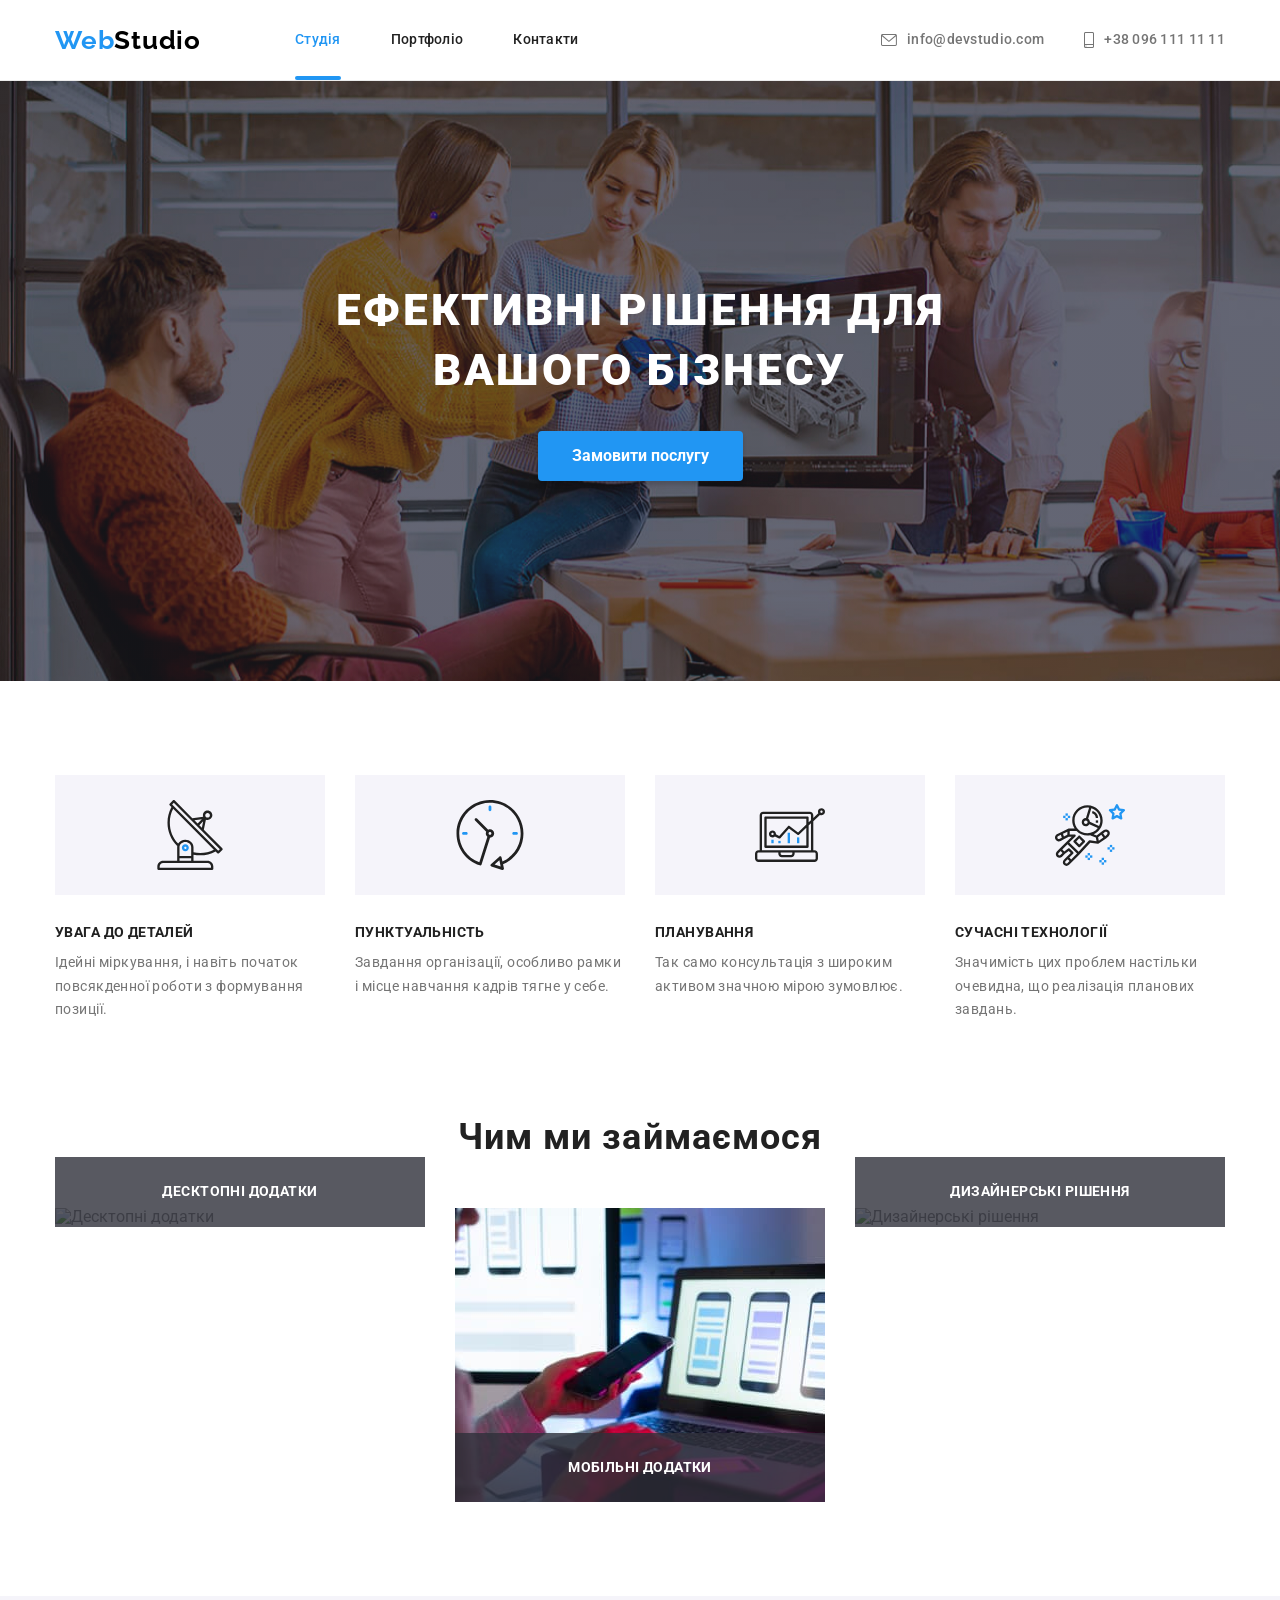
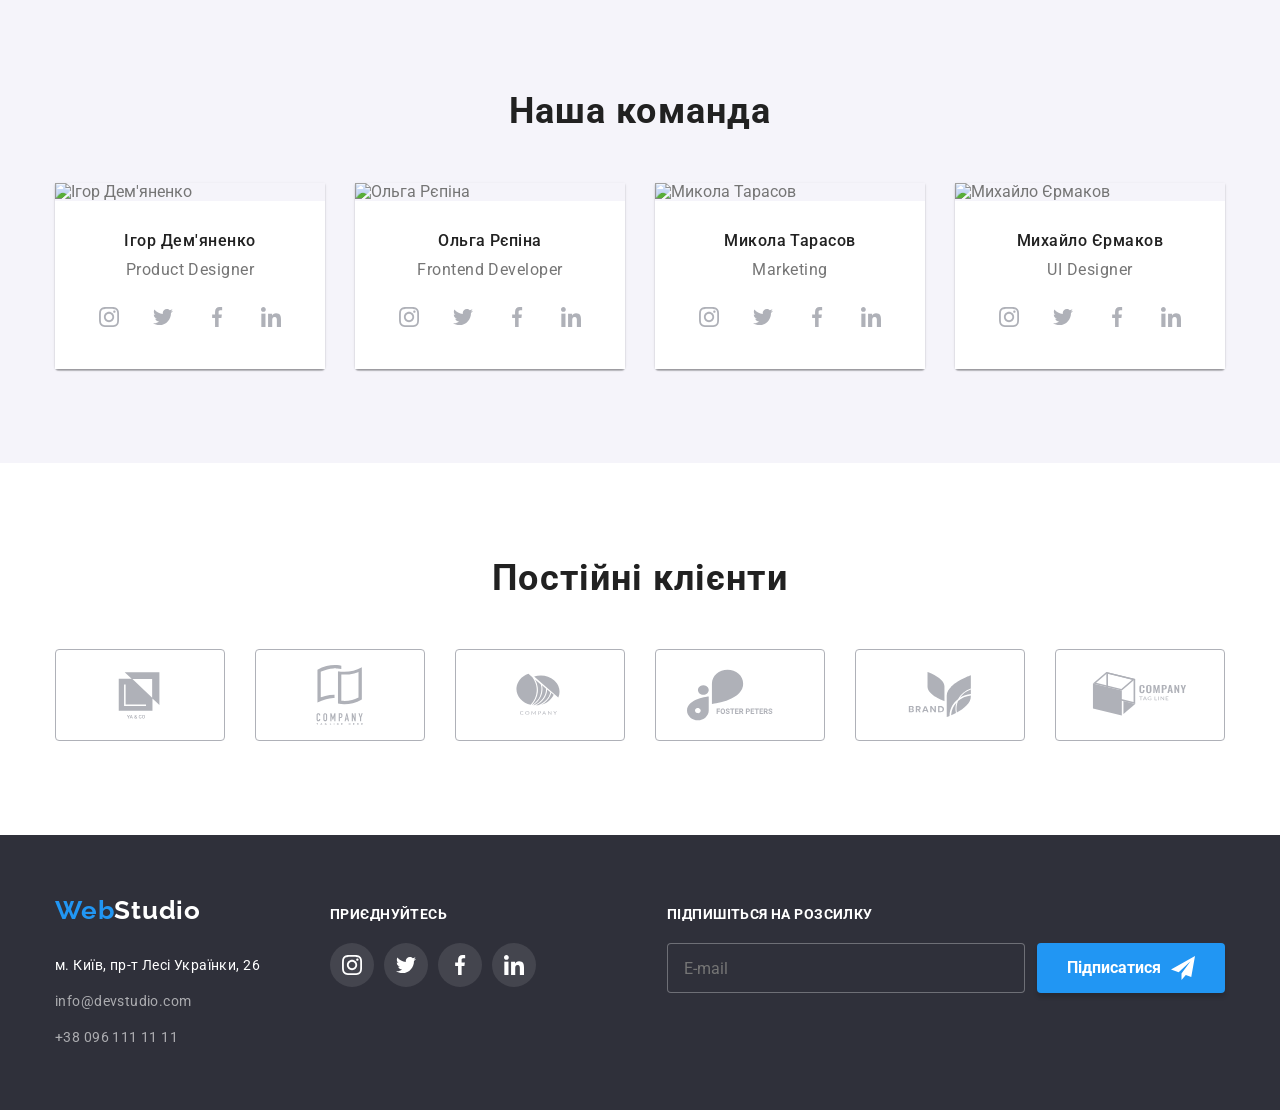
==== index.html @ 9f08a965 "ДЗ8 ДЗ8" ====
<!DOCTYPE html>
<html lang="uk">
  <head>
    <meta charset="UTF-8" />
    <meta http-equiv="X-UA-Compatible" content="IE=edge" />
    <meta name="viewport" content="width=device-width, initial-scale=1.0" />
    <title>WebStudio</title>
    <link
      rel="stylesheet"
      href="https://cdnjs.cloudflare.com/ajax/libs/modern-normalize/1.1.0/modern-normalize.min.css"
      integrity="sha512-wpPYUAdjBVSE4KJnH1VR1HeZfpl1ub8YT/NKx4PuQ5NmX2tKuGu6U/JRp5y+Y8XG2tV+wKQpNHVUX03MfMFn9Q=="
      crossorigin="anonymous"
      referrerpolicy="no-referrer"
    />
    <link rel="preconnect" href="https://fonts.googleapis.com" />
    <link rel="preconnect" href="https://fonts.gstatic.com" crossorigin />
    <link
      href="https://fonts.googleapis.com/css2?family=Raleway:wght@700&family=Roboto:wght@400;500;700;900&display=swap"
      rel="stylesheet"
    />
    <link rel="stylesheet" href="./css/main.min.css" />
  </head>
  <body>
    <header class="header">
      <div class="header-container container">
        <nav class="nav">
          <a class="logo link header__logo" href="./index.html"
            ><span class="logo__prefix">Web</span>Studio</a
          >
          <ul class="nav-list list">
            <li class="nav-list__item">
              <a class="nav-list__link link active-page" href="./index.html"
                >Студія</a
              >
            </li>
            <li class="nav-list__item">
              <a class="nav-list__link link" href="./portfolio.html"
                >Портфоліо</a
              >
            </li>
            <li class="nav-list__item">
              <a class="nav-list__link link" href="">Контакти</a>
            </li>
          </ul>
        </nav>
        <ul class="contacts list">
          <li class="contscts__item">
            <a
              class="mail contacts__link link"
              href="mailto:info@devstudio.com"
            >
              <svg class="contacts__icon" height="12" width="16">
                <use href="./images/icons.svg#icon-email"></use>
              </svg>
              info@devstudio.com
            </a>
          </li>
          <li class="contscts__item">
            <a class="phone contacts__link link" href="tel:+380961111111">
              <svg class="contacts__icon" height="16" width="10">
                <use href="./images/icons.svg#icon-phone"></use>
              </svg>
              +38 096 111 11 11</a
            >
          </li>
        </ul>
      </div>
    </header>

    <main>
      <section class="hero">
        <div class="container">
          <h1 class="hero__title">Ефективні рішення для вашого бізнесу</h1>
          <button class="primary-btn hero__btn" type="button" data-modal-open>Замовити послугу</button>
        </div>
      </section>

      <section class="section preference">
        <div class="container">
          <h2 class="visual-hidden">Переваги</h2>
          <ul class="preference-list list">
            <li class="preference-list__item">
              <div class="preference-list__icon-wrapper">
                <svg class="preference-list__icon">
                  <use href="./images/icons.svg#icon-antenna"></use>
                </svg>
              </div>
              <h3 class="preference-list__title">УВАГА ДО ДЕТАЛЕЙ</h3>
              <p class="preference-list__description">
                Ідейні міркування, і навіть початок повсякденної роботи з
                формування позиції.
              </p>
            </li>
            <li class="preference-list__item">
              <div class="preference-list__icon-wrapper">
                <svg class="preference-list__icon">
                  <use href="./images/icons.svg#icon-clock"></use>
                </svg>
              </div>
              <h3 class="preference-list__title">ПУНКТУАЛЬНІСТЬ</h3>
              <p class="preference-list__description">
                Завдання організації, особливо рамки і місце навчання кадрів
                тягне у себе.
              </p>
            </li>
            <li class="preference-list__item">
              <div class="preference-list__icon-wrapper">
                <svg class="preference-list__icon">
                  <use href="./images/icons.svg#icon-diagram"></use>
                </svg>
              </div>
              <h3 class="preference-list__title">ПЛАНУВАННЯ</h3>
              <p class="preference-list__description">
                Так само консультація з широким активом значною мірою зумовлює.
              </p>
            </li>
            <li class="preference-list__item">
              <div class="preference-list__icon-wrapper">
                <svg class="preference-list__icon">
                  <use href="./images/icons.svg#icon-astronaut"></use>
                </svg>
              </div>
              <h3 class="preference-list__title">СУЧАСНІ ТЕХНОЛОГІЇ</h3>
              <p class="preference-list__description">
                Значимість цих проблем настільки очевидна, що реалізація
                планових завдань.
              </p>
            </li>
          </ul>
        </div>
      </section>

      <section class="section about">
        <div class="container">
          <h2 class="second__title">Чим ми займаємося</h2>
          <ul class="about-list list">
            <li class="about-list__item">
              <div class="about-list__wrapper">
                <img
                  src="./images/do1.jpg"
                  alt="Десктопні додатки"
                  width="370"
                />
                <div class="about-list__title-wrapper">Десктопні додатки</div>
              </div>
            </li>
            <li class="about-list__item">
              <div class="about-list__wrapper">
                <img
                  src="./images/do2.jpg"
                  alt="Мобільні додатки"
                  width="370"
                />
                <div class="about-list__title-wrapper">Мобільні додатки</div>
              </div>
            </li>
            <li class="about-list__item">
              <div class="about-list__wrapper">
                <img
                  src="./images/do3.jpg"
                  alt="Дизайнерські рішення"
                  width="370"
                />
                <div class="about-list__title-wrapper">Дизайнерські рішення</div>
              </div>
            </li>
          </ul>
        </div>
      </section>

      <section class="section team">
        <div class="container">
          <h2 class="second__title">Наша команда</h2>
          <ul class="team-list list">
            <li class="team-list__item">
              <img src="./images/team1.jpg" alt="Ігор Дем'яненко" width="270" />
              <div class="team-list__content-wrapper">
                <h3 class="team-list__title">Ігор Дем'яненко</h3>
                <p class="team-list__description">Product Designer</p>
                <ul class="social-icon list">
                  <li class="social-icon__item">
                    <a class="social-icon__link link" href="">
                      <svg class="social-icon__img instagram-icon">
                        <use href="./images/icons.svg#icon-instagram"></use>
                      </svg>
                    </a>
                  </li>
                  <li class="social-icon__item">
                    <a class="social-icon__link link" href="">
                      <svg class="social-icon__img twitter-icon">
                        <use href="./images/icons.svg#icon-twitter"></use>
                      </svg>
                    </a>
                  </li>
                  <li class="social-icon__item">
                    <a class="social-icon__link link" href="">
                      <svg class="social-icon__img facebook-icon">
                        <use href="./images/icons.svg#icon-facebook"></use>
                      </svg>
                    </a>
                  </li>
                  <li class="social-icon__item">
                    <a class="social-icon__link link" href="">
                      <svg class="social-icon__img linkedin-icon">
                        <use href="./images/icons.svg#icon-linkedin"></use>
                      </svg>
                    </a>
                  </li>
                </ul>
              </div>
            </li>
            <li class="team-list__item">
              <img src="./images/team2.jpg" alt="Ольга Рєпіна" width="270" />
              <div class="team-list__content-wrapper">
                <h3 class="team-list__title">Ольга Рєпіна</h3>
                <p class="team-list__description">Frontend Developer</p>
                <ul class="social-icon list">
                  <li class="social-icon__item">
                    <a class="social-icon__link link" href="">
                      <svg class="social-icon__img instagram-icon">
                        <use href="./images/icons.svg#icon-instagram"></use>
                      </svg>
                    </a>
                  </li>
                  <li class="social-icon__item">
                    <a class="social-icon__link link" href="">
                      <svg class="social-icon__img twitter-icon">
                        <use href="./images/icons.svg#icon-twitter"></use>
                      </svg>
                    </a>
                  </li>
                  <li class="social-icon__item">
                    <a class="social-icon__link link" href="">
                      <svg class="social-icon__img facebook-icon">
                        <use href="./images/icons.svg#icon-facebook"></use>
                      </svg>
                    </a>
                  </li>
                  <li class="social-icon__item">
                    <a class="social-icon__link link" href="">
                      <svg class="social-icon__img linkedin-icon">
                        <use href="./images/icons.svg#icon-linkedin"></use>
                      </svg>
                    </a>
                  </li>
                </ul>
              </div>
            </li>
            <li class="team-list__item">
              <img src="./images/team3.jpg" alt="Микола Тарасов" width="270" />
              <div class="team-list__content-wrapper">
                <h3 class="team-list__title">Микола Тарасов</h3>
                <p class="team-list__description">Marketing</p>
                <ul class="social-icon list">
                  <li class="social-icon__item">
                    <a class="social-icon__link link" href="">
                      <svg class="social-icon__img instagram-icon">
                        <use href="./images/icons.svg#icon-instagram"></use>
                      </svg>
                    </a>
                  </li>
                  <li class="social-icon__item">
                    <a class="social-icon__link link" href="">
                      <svg class="social-icon__img twitter-icon">
                        <use href="./images/icons.svg#icon-twitter"></use>
                      </svg>
                    </a>
                  </li>
                  <li class="social-icon__item">
                    <a class="social-icon__link link" href="">
                      <svg class="social-icon__img facebook-icon">
                        <use href="./images/icons.svg#icon-facebook"></use>
                      </svg>
                    </a>
                  </li>
                  <li class="social-icon__item">
                    <a class="social-icon__link link" href="">
                      <svg class="social-icon__img linkedin-icon">
                        <use href="./images/icons.svg#icon-linkedin"></use>
                      </svg>
                    </a>
                  </li>
                </ul>
              </div>
            </li>
            <li class="team-list__item">
              <img src="./images/team4.jpg" alt="Михайло Єрмаков" width="270" />
              <div class="team-list__content-wrapper">
                <h3 class="team-list__title">Михайло Єрмаков</h3>
                <p class="team-list__description">UI Designer</p>
                <ul class="social-icon list">
                  <li class="social-icon__item">
                    <a class="social-icon__link link" href="">
                      <svg class="social-icon__img instagram-icon">
                        <use href="./images/icons.svg#icon-instagram"></use>
                      </svg>
                    </a>
                  </li>
                  <li class="social-icon__item">
                    <a class="social-icon__link link" href="">
                      <svg class="social-icon__img twitter-icon">
                        <use href="./images/icons.svg#icon-twitter"></use>
                      </svg>
                    </a>
                  </li>
                  <li class="social-icon__item">
                    <a class="social-icon__link link" href="">
                      <svg class="social-icon__img facebook-icon">
                        <use href="./images/icons.svg#icon-facebook"></use>
                      </svg>
                    </a>
                  </li>
                  <li class="social-icon__item">
                    <a class="social-icon__link link" href="">
                      <svg class="social-icon__img linkedin-icon">
                        <use href="./images/icons.svg#icon-linkedin"></use>
                      </svg>
                    </a>
                  </li>
                </ul>
              </div>
            </li>
          </ul>
        </div>
      </section>

      <section class="section clients">
        <div class="container">
          <h2 class="second__title">Постійні клієнти</h2>
          <ul class="clients-list list">
            <li class="clients-list__item">
              <a href="" class="clients-list__link link">
                <svg class="clients-list__img">
                  <use href="./images/icons.svg#icon-client1"></use>
                </svg>
              </a>
            </li>
            <li class="clients-list__item">
              <a href="" class="clients-list__link link">
                <svg class="clients-list__img">
                  <use href="./images/icons.svg#icon-client2"></use>
                </svg>
              </a>
            </li>
            <li class="clients-list__item">
              <a href="" class="clients-list__link link">
                <svg class="clients-list__img">
                  <use href="./images/icons.svg#icon-client3"></use>
                </svg>
              </a>
            </li>
            <li class="clients-list__item">
              <a href="" class="clients-list__link link">
                <svg class="clients-list__img">
                  <use href="./images/icons.svg#icon-client4"></use>
                </svg>
              </a>
            </li>
            <li class="clients-list__item">
              <a href="" class="clients-list__link link">
                <svg class="clients-list__img">
                  <use href="./images/icons.svg#icon-client5"></use>
                </svg>
              </a>
            </li>
            <li class="clients-list__item">
              <a href="" class="clients-list__link link">
                <svg class="clients-list__img">
                  <use href="./images/icons.svg#icon-client6"></use>
                </svg>
              </a>
            </li>
          </ul>
        </div>
      </section>
    </main>

    <footer class="footer">
      <div class="container footer-container">
        <div class="footer-contacts">
          <a class="logo link footer__logo" href="./index.html"
            ><span class="logo__prefix">Web</span>Studio</a
          >
          <address class="footer-address">
            м. Київ, пр-т Лесі Українки, 26
            <a
              class="footer-address__link link"
              href="mailto:info@devstudio.com"
              >info@devstudio.com</a
            >
            <a class="footer-address__link link" href="tel:+380961111111"
              >+38 096 111 11 11</a
            >
          </address>
        </div>
        <div class="footer-social">
          <p class="footer-social__title">приєднуйтесь</p>
          <ul class="social-icon list">
            <li class="social-icon__item">
              <a class="social-icon__link social-icon__link_theme_dark link" href="">
                <svg class="social-icon__img_theme_dark instagram-icon">
                  <use href="./images/icons.svg#icon-instagram"></use>
                </svg>
              </a>
            </li>
            <li class="social-icon__item">
              <a class="social-icon__link social-icon__link_theme_dark link" href="">
                <svg class="social-icon__img_theme_dark twitter-icon">
                  <use href="./images/icons.svg#icon-twitter"></use>
                </svg>
              </a>
            </li>
            <li class="social-icon__item">
              <a class="social-icon__link social-icon__link_theme_dark link" href="">
                <svg class="social-icon__img_theme_dark facebook-icon">
                  <use href="./images/icons.svg#icon-facebook"></use>
                </svg>
              </a>
            </li>
            <li class="social-icon__item">
              <a class="social-icon__link social-icon__link_theme_dark link" href="">
                <svg class="social-icon__img_theme_dark linkedin-icon">
                  <use href="./images/icons.svg#icon-linkedin"></use>
                </svg>
              </a>
            </li>
          </ul>
        </div>

        <form class="subscribe-form">
          <p class="subscribe-form__title">Підпишіться на розсилку</p>
          <div class="subscribe-form-thumb">
            <input type="email" name="email" class="subscribe-form__input" placeholder="E-mail" required/>    
            <button type="submit" class="primary-btn subscribe-form__btn">
              Підписатися
              <svg class="subscribe-form__icon">
                <use href="./images/icons.svg#icon-send" width="24" height="24"></use>
              </svg>
            </button>
          </div>
        </form>
      </div>
    </footer>

    <div class="backdrop is-hidden" data-modal>
      <div class="modal">
        <button type="button" class="modal__close_btn" data-modal-close>
          <svg class="modal__close_icon" width="11" height="11">
            <use href="./images/icons.svg#icon-close"></use>
          </svg>
        </button>

        <form class="person-form">
          <p class="person-form__title">Залиште свої дані, ми вам передзвонимо</p>
          
          <label for="form-name"><span class="person-form__text">Ім'я</span></label>
            <div class="input-wrapper">
              <input type="text" name="name" class="person-form__input" id="form-name" required>
              <svg class="person-form__icon" width="13" height="13">
                <use href="./images/icons.svg#icon-person"></use>
              </svg>          
            </div>       
         
          <label for="form-phone"><span class="person-form__text">Телефон</span></label>
          <div class="input-wrapper">
            <input type="tel" name="phone" class="person-form__input" id="form-phone" required>
            <svg class="person-form__icon" width="14" height="14">
              <use href="./images/icons.svg#icon-phone_form"></use>
            </svg>
          </div>  
          
          <label for="form-email"><span class="person-form__text">Пошта</span></label>           
            <div class="input-wrapper">
              <input type="email" name="email" class="person-form__input" id="form-email" required>
              <svg class="person-form__icon" width="16" height="15">
                <use href="./images/icons.svg#icon-email-form"></use>
              </svg>
            </div> 
          
          <label for="form-message"><span class="person-form__text">Коментар</span></label>           
          <textarea 
            name="message" 
            placeholder="Введіть текст" 
            class="person-form__message" 
            id="form-message"
          >
          </textarea>
          
          <div class="checkbox-wrapper">
            <input type="checkbox" name="accept" id="accept-checkbox" class="person-checkbox__input visual-hidden" required>
            <label class="person-checkbox__label" for="accept-checkbox">
              <span class="person-checkbox__text">
                Погоджуюся з розсилкою та приймаю  <a class="person-checkbox__link" href="">Умови договору</a>
              </span>
            </label>
          </div>         
          <button type="submit" class="primary-btn person-form__btn">Відправити</button>
        </form>

      </div>
    </div>

    <script src="./js/modal.js"></script>

  </body>
</html>
---- css/main.min.css ----
:root{--primary-font-family: "Roboto", sans-serif;--secondary-font-family: "Raleway", sans-serif;--primary-text-color: #757575;--secondary-text-color: #212121;--white-color: #ffffff;--primary-lite-color: #f5f4fa;--secondary-lite-color: #f5f5f5;--third-lite-color: rgba(255, 255, 255, 0.6);--primary-dark-color: #000000;--secondary-dark-color: #2f303a;--primary-decor-color: #2196f3;--secondary-decor-color: #188ce8;--primary-border-color: #ececec;--secondary-border-color: #eeeeee;--icon-color: #afb1b8}.visual-hidden{position:absolute;width:1px;height:1px;margin:-1px;border:0;padding:0;white-space:nowrap;-webkit-clip-path:inset(100%);clip-path:inset(100%);overflow:hidden}body{background-color:var(--white-color);font-family:var(--primary-font-family);color:var(--primary-text-color)}h1,h2,h3,h4,h5,h6,p{margin-top:0;margin-bottom:0}ul,ol{margin-top:0;margin-bottom:0;padding-left:0}img{display:block}.link{text-decoration:none}.list{list-style:none}.second__title{font-weight:700;font-size:36px;line-height:1.17;letter-spacing:.03em;margin-bottom:50px;text-align:center;color:var(--secondary-text-color)}.section{padding-top:94px;padding-bottom:94px}.container{width:1200px;padding-left:15px;padding-right:15px;margin-left:auto;margin-right:auto}.primary-btn{height:50px;padding-left:32px;padding-right:32px;font-weight:700;font-size:16px;line-height:1.88;cursor:pointer;border-color:rgba(0,0,0,0);border-radius:4px;-webkit-box-shadow:0px 4px 4px rgba(0,0,0,.15);box-shadow:0px 4px 4px rgba(0,0,0,.15);background-color:var(--primary-decor-color);color:var(--white-color);-webkit-transition:background-color 250ms cubic-bezier(0.4, 0, 0.2, 1);transition:background-color 250ms cubic-bezier(0.4, 0, 0.2, 1)}.primary-btn:hover,.primary-btn:focus{outline:none;background-color:var(--secondary-decor-color)}.header{border-bottom:1px solid var(--primary-border-color)}.header-container{display:-webkit-box;display:-ms-flexbox;display:flex;-webkit-box-align:center;-ms-flex-align:center;align-items:center}.logo{display:block;font-family:var(--secondary-font-family);font-weight:700;font-size:26px;line-height:1.19;letter-spacing:.03em;color:var(--primary-dark-color)}.logo__prefix{color:var(--primary-decor-color)}.header__logo{margin-right:94px}.footer__logo{margin-bottom:28px;color:var(--white-color)}.nav{display:-webkit-box;display:-ms-flexbox;display:flex;-webkit-box-align:center;-ms-flex-align:center;align-items:center}.nav-list{display:-webkit-box;display:-ms-flexbox;display:flex}.nav-list__link{display:block;font-weight:500;font-size:14px;line-height:1.14;letter-spacing:.02em;padding-top:32px;padding-bottom:32px;color:var(--secondary-text-color);-webkit-transition:color 250ms cubic-bezier(0.4, 0, 0.2, 1);transition:color 250ms cubic-bezier(0.4, 0, 0.2, 1)}.nav-list__link:hover,.nav-list__link:focus{color:var(--primary-decor-color)}.nav-list__item:not(:last-child){margin-right:50px}.active-page{position:relative;color:var(--primary-decor-color)}.active-page::after{position:absolute;bottom:0;display:block;content:"";width:100%;height:4px;background:var(--primary-decor-color);border-radius:2px}.contacts{display:-webkit-box;display:-ms-flexbox;display:flex;margin-left:auto}.contscts__item:not(:last-child){margin-right:40px}.contacts__link{display:-webkit-box;display:-ms-flexbox;display:flex;-webkit-box-align:center;-ms-flex-align:center;align-items:center;font-weight:500;font-size:14px;line-height:1.14;letter-spacing:.02em;color:var(--primary-text-color);-webkit-transition:color 250ms cubic-bezier(0.4, 0, 0.2, 1);transition:color 250ms cubic-bezier(0.4, 0, 0.2, 1)}.contacts__link:hover,.contacts__link:focus{color:var(--primary-decor-color)}.contacts__icon{margin-right:10px;fill:var(--primary-text-color);-webkit-transition:fill 250ms cubic-bezier(0.4, 0, 0.2, 1);transition:fill 250ms cubic-bezier(0.4, 0, 0.2, 1)}.contacts__link:hover .contacts__icon,.contacts__link:focus .contacts__icon{fill:var(--primary-decor-color)}.hero{background-image:-webkit-gradient(linear, left top, left bottom, from(rgba(47, 48, 58, 0.4)), to(rgba(47, 48, 58, 0.4))),url(../images/hero.jpg);background-image:linear-gradient(rgba(47, 48, 58, 0.4), rgba(47, 48, 58, 0.4)),url(../images/hero.jpg);background-size:cover;background-color:var(--secondary-dark-color);max-width:1600px;padding-top:200px;padding-bottom:200px;margin-left:auto;margin-right:auto}.hero__title{font-weight:900;font-size:44px;line-height:1.36;letter-spacing:.06em;text-transform:uppercase;max-width:696px;margin-bottom:30px;text-align:center;margin-left:auto;margin-right:auto;color:var(--white-color)}.hero__btn{display:block;margin-left:auto;margin-right:auto}.preference-list{display:-webkit-box;display:-ms-flexbox;display:flex;-ms-flex-wrap:wrap;flex-wrap:wrap;margin-left:-30px}.preference-list__item{-ms-flex-preferred-size:calc((100% - 120px)/4);flex-basis:calc((100% - 120px)/4);margin-left:30px}.preference-list__icon-wrapper{display:-webkit-box;display:-ms-flexbox;display:flex;-webkit-box-pack:center;-ms-flex-pack:center;justify-content:center;-webkit-box-align:center;-ms-flex-align:center;align-items:center;width:270px;height:120px;background-color:#f5f4fa;margin-bottom:30px}.preference-list__icon{height:70px;width:70px}.preference-list__title{font-weight:700;font-size:14px;line-height:1.14;letter-spacing:.03em;text-transform:uppercase;margin-bottom:10px;color:var(--secondary-text-color)}.preference-list__description{font-size:14px;line-height:1.71;letter-spacing:.03em}.about{padding-top:0}.about-list{display:-webkit-box;display:-ms-flexbox;display:flex;-ms-flex-wrap:wrap;flex-wrap:wrap;margin-left:-30px;margin-top:-30px}.about-list__item{-ms-flex-preferred-size:calc((100% - 90px)/3);flex-basis:calc((100% - 90px)/3);margin-left:30px;margin-top:30px}.about-list__wrapper{position:relative}.about-list__title-wrapper{position:absolute;bottom:0;width:100%;padding-top:27px;padding-bottom:27px;font-weight:700;font-size:14px;line-height:1.14;text-align:center;text-transform:uppercase;letter-spacing:.03em;color:var(--white-color);background:rgba(47,48,58,.8)}.team{background-color:var(--primary-lite-color)}.team-list{display:-webkit-box;display:-ms-flexbox;display:flex;-ms-flex-wrap:wrap;flex-wrap:wrap;margin-left:-30px;margin-top:-30px}.team-list__item{-ms-flex-preferred-size:calc((100% - 120px)/4);flex-basis:calc((100% - 120px)/4);margin-left:30px;margin-top:30px;-webkit-box-shadow:0px 1px 3px rgba(0,0,0,.12),0px 1px 1px rgba(0,0,0,.14),0px 2px 1px rgba(0,0,0,.2);box-shadow:0px 1px 3px rgba(0,0,0,.12),0px 1px 1px rgba(0,0,0,.14),0px 2px 1px rgba(0,0,0,.2);border-radius:0px 0px 4px 4px}.team-list__content-wrapper{padding-top:30px;padding-bottom:30px;text-align:center;background:var(--white-color)}.team-list__title{font-weight:500;font-size:16px;line-height:1.19;letter-spacing:.03em;margin-bottom:10px;color:var(--secondary-text-color)}.team-list__description{font-size:16px;line-height:1.19;letter-spacing:.03em;margin-bottom:16px}.social-icon{display:-webkit-box;display:-ms-flexbox;display:flex;-webkit-box-pack:center;-ms-flex-pack:center;justify-content:center}.social-icon__item:not(:last-child){margin-right:10px}.social-icon__link{display:-webkit-box;display:-ms-flexbox;display:flex;-webkit-box-align:center;-ms-flex-align:center;align-items:center;-webkit-box-pack:center;-ms-flex-pack:center;justify-content:center;width:44px;height:44px;border-radius:50%;-webkit-transition:background-color 250ms cubic-bezier(0.4, 0, 0.2, 1);transition:background-color 250ms cubic-bezier(0.4, 0, 0.2, 1)}.social-icon__link:hover,.social-icon__link:focus{background-color:var(--primary-decor-color)}.social-icon__img{fill:var(--icon-color);-webkit-transition:fill 250ms cubic-bezier(0.4, 0, 0.2, 1);transition:fill 250ms cubic-bezier(0.4, 0, 0.2, 1)}.social-icon__link:hover .social-icon__img,.social-icon__link:focus .social-icon__img{fill:var(--white-color)}.social-icon__link_theme_dark{background:rgba(255,255,255,.1)}.social-icon__img_theme_dark{fill:var(--white-color)}.twitter-icon{width:44px;height:44px}.instagram-icon,.facebook-icon,.linkedin-icon{width:20px;height:20px}.clients-list{display:-webkit-box;display:-ms-flexbox;display:flex;margin-left:-30px;margin-top:-30px}.clients-list__item{-ms-flex-preferred-size:calc((100% - 180px)/6);flex-basis:calc((100% - 180px)/6);margin-left:30px;margin-top:30px}.clients-list__link{display:-webkit-box;display:-ms-flexbox;display:flex;-webkit-box-align:center;-ms-flex-align:center;align-items:center;-webkit-box-pack:center;-ms-flex-pack:center;justify-content:center;height:92px;width:170px;border:1px solid #afb1b8;border-radius:4px;-webkit-transition:border-color 250ms cubic-bezier(0.4, 0, 0.2, 1);transition:border-color 250ms cubic-bezier(0.4, 0, 0.2, 1)}.clients-list__link:hover,.clients-list__link:focus{border-color:#2196f3}.clients-list__img{height:60px;width:106px;fill:var(--icon-color);-webkit-transition:fill 250ms cubic-bezier(0.4, 0, 0.2, 1);transition:fill 250ms cubic-bezier(0.4, 0, 0.2, 1)}.clients-list__link:hover .clients-list__img,.clients-list__link:focus .clients-list__img{fill:var(--primary-decor-color)}.portfolio-filter{display:-webkit-box;display:-ms-flexbox;display:flex;-webkit-box-pack:center;-ms-flex-pack:center;justify-content:center;margin-bottom:50px}.portfolio-filter__item:not(:last-child){margin-right:8px}.portfolio-filter__btn{border:none;cursor:pointer;font-weight:500;font-size:16px;line-height:1.63;text-align:center;letter-spacing:.03em;padding:6px 22px;border-radius:4px;color:var(--secondary-text-color);background-color:var(--primary-lite-color);-webkit-transition:background-color 250ms cubic-bezier(0.4, 0, 0.2, 1),color 250ms cubic-bezier(0.4, 0, 0.2, 1),-webkit-box-shadow 250ms cubic-bezier(0.4, 0, 0.2, 1);transition:background-color 250ms cubic-bezier(0.4, 0, 0.2, 1),color 250ms cubic-bezier(0.4, 0, 0.2, 1),-webkit-box-shadow 250ms cubic-bezier(0.4, 0, 0.2, 1);transition:background-color 250ms cubic-bezier(0.4, 0, 0.2, 1),color 250ms cubic-bezier(0.4, 0, 0.2, 1),box-shadow 250ms cubic-bezier(0.4, 0, 0.2, 1);transition:background-color 250ms cubic-bezier(0.4, 0, 0.2, 1),color 250ms cubic-bezier(0.4, 0, 0.2, 1),box-shadow 250ms cubic-bezier(0.4, 0, 0.2, 1),-webkit-box-shadow 250ms cubic-bezier(0.4, 0, 0.2, 1)}.portfolio-filter__btn:hover,.portfolio-filter__btn:focus{background-color:var(--primary-decor-color);color:var(--white-color);-webkit-box-shadow:0px 3px 1px rgba(0,0,0,.1),0px 1px 2px rgba(0,0,0,.08),0px 2px 2px rgba(0,0,0,.12);box-shadow:0px 3px 1px rgba(0,0,0,.1),0px 1px 2px rgba(0,0,0,.08),0px 2px 2px rgba(0,0,0,.12)}.portfolio-list{display:-webkit-box;display:-ms-flexbox;display:flex;-ms-flex-wrap:wrap;flex-wrap:wrap;margin-left:-30px;margin-top:-30px}.portfolio-list__item{-ms-flex-preferred-size:calc((100% - 90px)/3);flex-basis:calc((100% - 90px)/3);margin-left:30px;margin-top:30px}.portfolio-list__link{display:block;-webkit-transition:-webkit-box-shadow 250ms cubic-bezier(0.4, 0, 0.2, 1);transition:-webkit-box-shadow 250ms cubic-bezier(0.4, 0, 0.2, 1);transition:box-shadow 250ms cubic-bezier(0.4, 0, 0.2, 1);transition:box-shadow 250ms cubic-bezier(0.4, 0, 0.2, 1), -webkit-box-shadow 250ms cubic-bezier(0.4, 0, 0.2, 1)}.portfolio-list__link:hover{-webkit-box-shadow:0px 1px 1px rgba(0,0,0,.12),0px 4px 4px rgba(0,0,0,.06),1px 4px 6px rgba(0,0,0,.16);box-shadow:0px 1px 1px rgba(0,0,0,.12),0px 4px 4px rgba(0,0,0,.06),1px 4px 6px rgba(0,0,0,.16)}.portfolio-thumb{position:relative;overflow:hidden}.portfolio-list__overlay{position:absolute;height:100%;width:100%;top:0;left:0;padding:63px 24px;font-weight:400;font-size:18px;line-height:1.56;letter-spacing:.03em;color:#fff;background:rgba(33,150,243,.9);-webkit-transform:translateY(100%);transform:translateY(100%);-webkit-transition:-webkit-transform 250ms cubic-bezier(0.4, 0, 0.2, 1);transition:-webkit-transform 250ms cubic-bezier(0.4, 0, 0.2, 1);transition:transform 250ms cubic-bezier(0.4, 0, 0.2, 1);transition:transform 250ms cubic-bezier(0.4, 0, 0.2, 1), -webkit-transform 250ms cubic-bezier(0.4, 0, 0.2, 1)}.portfolio-list__link:hover .portfolio-list__overlay{-webkit-transform:translateY(0);transform:translateY(0)}.portfolio-wrapper{padding:20px 24px 20px 24px;border:1px solid var(--secondary-border-color);border-top:0}.portfolio-list__title{font-weight:700;font-size:18px;line-height:2;letter-spacing:.06em;margin-bottom:4px;color:var(--secondary-text-color)}.portfolio-list__type{font-size:16px;line-height:1.88;letter-spacing:.03em;color:var(--primary-text-color)}.footer{background-color:var(--secondary-dark-color);padding-top:60px;padding-bottom:60px}.footer-container{display:-webkit-box;display:-ms-flexbox;display:flex;-webkit-box-align:baseline;-ms-flex-align:baseline;align-items:baseline}.footer-address{display:-webkit-box;display:-ms-flexbox;display:flex;-webkit-box-orient:vertical;-webkit-box-direction:normal;-ms-flex-direction:column;flex-direction:column;font-style:normal;font-size:14px;line-height:1.71;letter-spacing:.03em;color:var(--white-color)}.footer-address__link{margin-top:12px;color:var(--third-lite-color)}.footer-social{margin-left:70px}.footer-social__title{font-weight:700;font-size:14px;line-height:1.14;letter-spacing:.03em;text-transform:uppercase;margin-bottom:20px;color:var(--white-color)}.subscribe-form{margin-left:auto}.subscribe-form__title{font-weight:700;font-size:14px;line-height:1.14;letter-spacing:.03em;text-transform:uppercase;color:var(--white-color)}.subscribe-form-thumb{display:-webkit-box;display:-ms-flexbox;display:flex;margin-top:20px}.subscribe-form__input{display:block;height:50px;width:358px;margin-right:12px;padding-left:16px;border:1px solid rgba(255,255,255,.3);border-radius:4px;color:rgba(255,255,255,.6);background:#2f303a}.subscribe-form__btn{position:relative;padding-left:28px;padding-right:62px;text-align:left}.subscribe-form__icon{position:absolute;width:24px;height:24px;top:50%;right:28px;-webkit-transform:translateY(-50%);transform:translateY(-50%)}.backdrop{position:fixed;top:0;left:0;height:100vh;width:100vw;opacity:1;background-color:rgba(0,0,0,.5);-webkit-transition:opacity 500ms cubic-bezier(0.4, 0, 0.2, 1),visibility 500ms cubic-bezier(0.4, 0, 0.2, 1);transition:opacity 500ms cubic-bezier(0.4, 0, 0.2, 1),visibility 500ms cubic-bezier(0.4, 0, 0.2, 1)}.is-hidden{opacity:0;visibility:hidden;pointer-events:none}.modal{position:absolute;min-height:581px;width:528px;padding:40px;top:50%;left:50%;-webkit-transform:translate(-50%, -50%);transform:translate(-50%, -50%);background-color:#fff;opacity:1;-webkit-box-shadow:0px 1px 3px rgba(0,0,0,.12),0px 1px 1px rgba(0,0,0,.14),0px 2px 1px rgba(0,0,0,.2);box-shadow:0px 1px 3px rgba(0,0,0,.12),0px 1px 1px rgba(0,0,0,.14),0px 2px 1px rgba(0,0,0,.2);border-radius:4px;-webkit-transition:opacity 500ms cubic-bezier(0.4, 0, 0.2, 1),-webkit-transform 500ms cubic-bezier(0.4, 0, 0.2, 1);transition:opacity 500ms cubic-bezier(0.4, 0, 0.2, 1),-webkit-transform 500ms cubic-bezier(0.4, 0, 0.2, 1);transition:transform 500ms cubic-bezier(0.4, 0, 0.2, 1),opacity 500ms cubic-bezier(0.4, 0, 0.2, 1);transition:transform 500ms cubic-bezier(0.4, 0, 0.2, 1),opacity 500ms cubic-bezier(0.4, 0, 0.2, 1),-webkit-transform 500ms cubic-bezier(0.4, 0, 0.2, 1)}.is-hidden .modal{-webkit-transform:translate(-50%, -50%) scale(0.7);transform:translate(-50%, -50%) scale(0.7);opacity:0}.modal__close_btn{position:absolute;top:8px;right:8px;height:30px;width:30px;padding:0;display:-webkit-box;display:-ms-flexbox;display:flex;-webkit-box-align:center;-ms-flex-align:center;align-items:center;-webkit-box-pack:center;-ms-flex-pack:center;justify-content:center;cursor:pointer;background-color:rgba(0,0,0,0);border:1px solid rgba(0,0,0,.1);border-radius:50%;-webkit-transition:fill 250ms cubic-bezier(0.4, 0, 0.2, 1);transition:fill 250ms cubic-bezier(0.4, 0, 0.2, 1)}.modal__close_btn:hover{fill:var(--secondary-decor-color)}.person-form__title{margin-bottom:12px;font-weight:700;font-size:20px;line-height:1.15;text-align:center;letter-spacing:.03em;color:var(--secondary-text-color)}.person-form__text{display:block;font-weight:400;font-size:12px;line-height:1.17;letter-spacing:.01em}.input-wrapper{position:relative;display:block;height:40px;padding:0;margin-top:4px;margin-bottom:10px}.person-form__input{width:100%;height:100%;padding:0;padding-left:42px;border:1px solid rgba(33,33,33,.2);border-radius:4px;outline:none;-webkit-transition:border-color 250ms cubic-bezier(0.4, 0, 0.2, 1);transition:border-color 250ms cubic-bezier(0.4, 0, 0.2, 1)}.person-form__input:focus{border-color:var(--secondary-decor-color)}.person-form__icon{position:absolute;top:50%;left:15px;padding:0;-webkit-transform:translateY(-50%);transform:translateY(-50%);-webkit-transition:fill 250ms cubic-bezier(0.4, 0, 0.2, 1);transition:fill 250ms cubic-bezier(0.4, 0, 0.2, 1)}.person-form__input:focus+.person-form__icon{fill:var(--secondary-decor-color)}.person-form__message{width:100%;height:120px;padding:12px 16px;margin-top:4px;margin-bottom:20px;border:1px solid rgba(33,33,33,.2);border-radius:4px;resize:none;outline:none;-webkit-transition:border-color 250ms cubic-bezier(0.4, 0, 0.2, 1);transition:border-color 250ms cubic-bezier(0.4, 0, 0.2, 1)}.person-form__message:focus{border-color:var(--secondary-decor-color)}.person-form__message::-webkit-input-placeholder{font-weight:400;font-size:12px;line-height:1.17;letter-spacing:.01em;color:rgba(117,117,117,.5)}.person-form__message::-moz-placeholder{font-weight:400;font-size:12px;line-height:1.17;letter-spacing:.01em;color:rgba(117,117,117,.5)}.person-form__message:-ms-input-placeholder{font-weight:400;font-size:12px;line-height:1.17;letter-spacing:.01em;color:rgba(117,117,117,.5)}.person-form__message::-ms-input-placeholder{font-weight:400;font-size:12px;line-height:1.17;letter-spacing:.01em;color:rgba(117,117,117,.5)}.person-form__message::placeholder{font-weight:400;font-size:12px;line-height:1.17;letter-spacing:.01em;color:rgba(117,117,117,.5)}.person-checkbox__text{font-weight:400;font-size:14px;line-height:1.71;letter-spacing:.03em}.person-checkbox__text>.person-checkbox__link{color:var(--primary-decor-color)}.person-checkbox__label{display:-webkit-box;display:-ms-flexbox;display:flex;-webkit-box-align:center;-ms-flex-align:center;align-items:center;-webkit-box-pack:center;-ms-flex-pack:center;justify-content:center}.person-checkbox__label::before{display:inline-block;height:15px;width:16px;margin-right:7px;outline:1px solid #212121;cursor:pointer;content:""}.person-checkbox__input:focus+.person-checkbox__label::before{outline:1px solid #188ce8}.person-checkbox__input:checked+.person-checkbox__label::before{outline:none;background-image:url("../images/check.svg")}.person-form__btn{display:block;margin-left:auto;margin-right:auto;margin-top:30px;padding-left:52px;padding-right:52px}/*# sourceMappingURL=main.min.css.map */
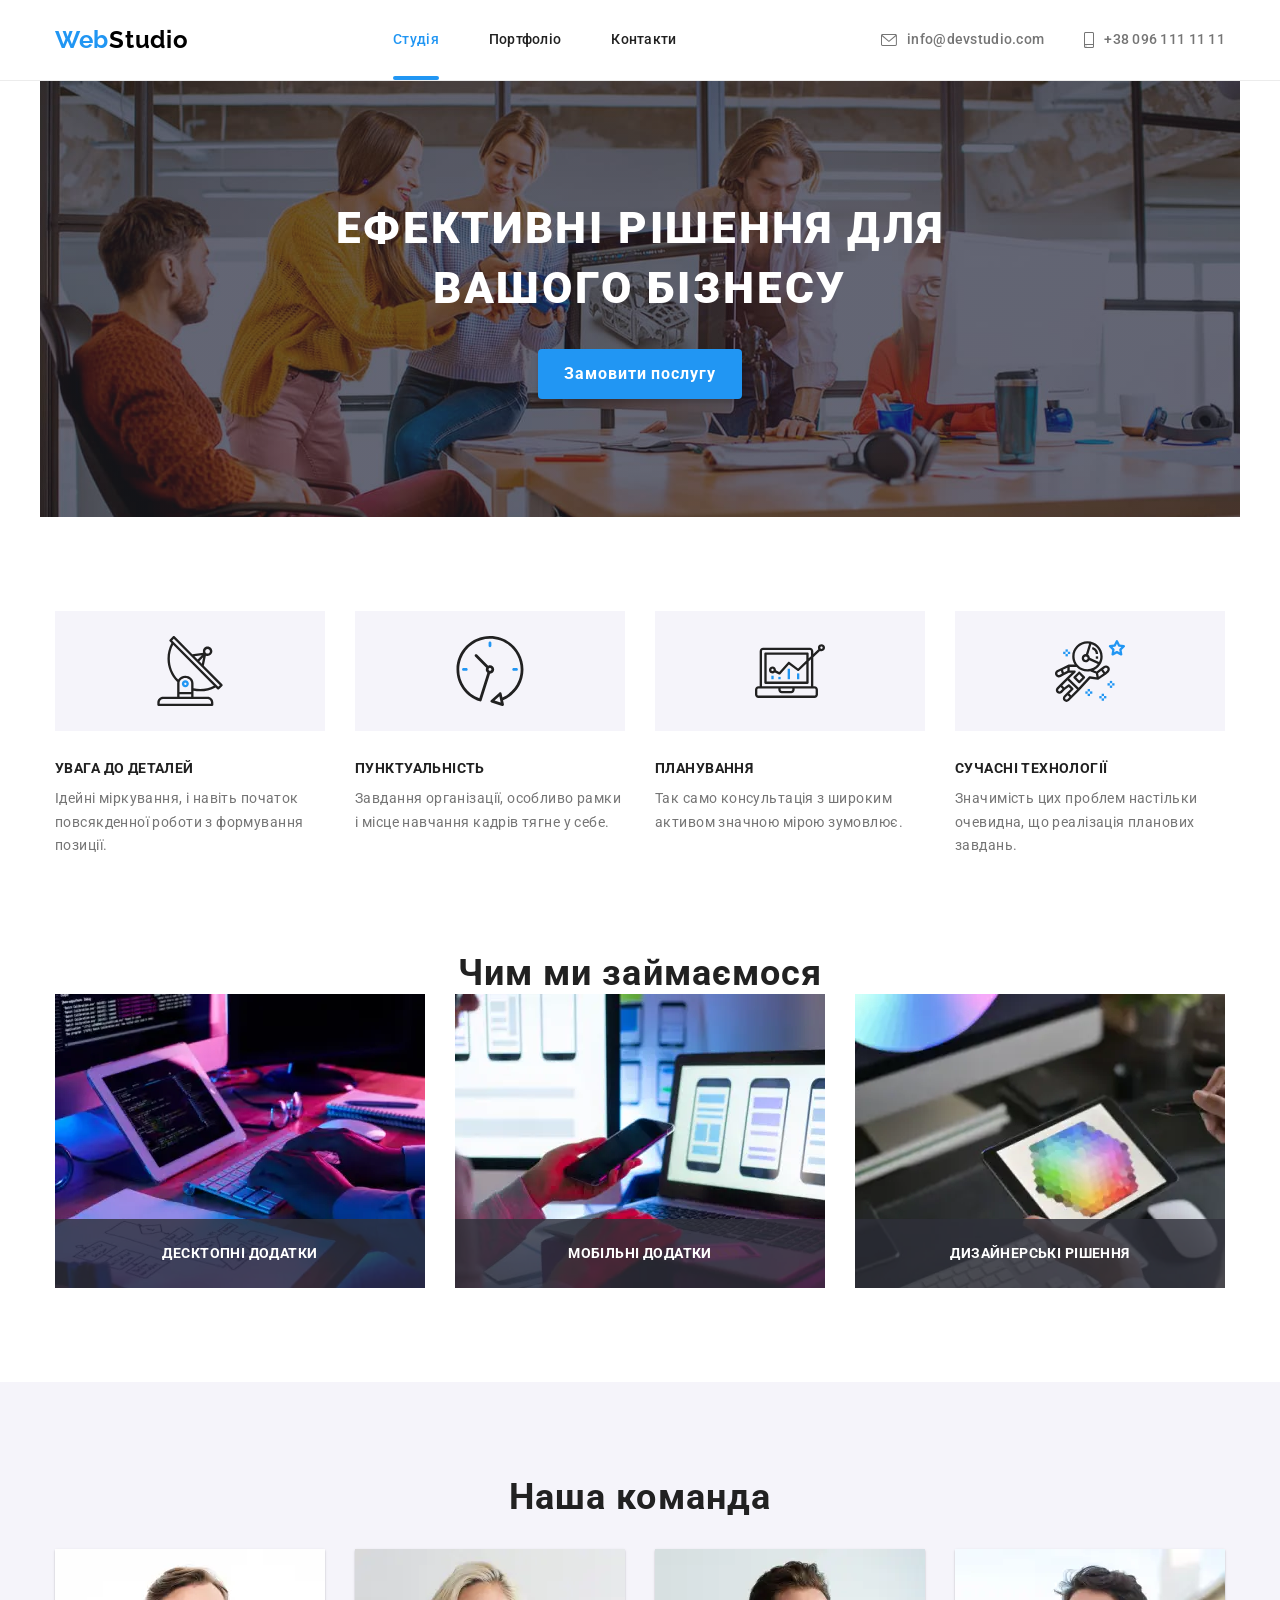
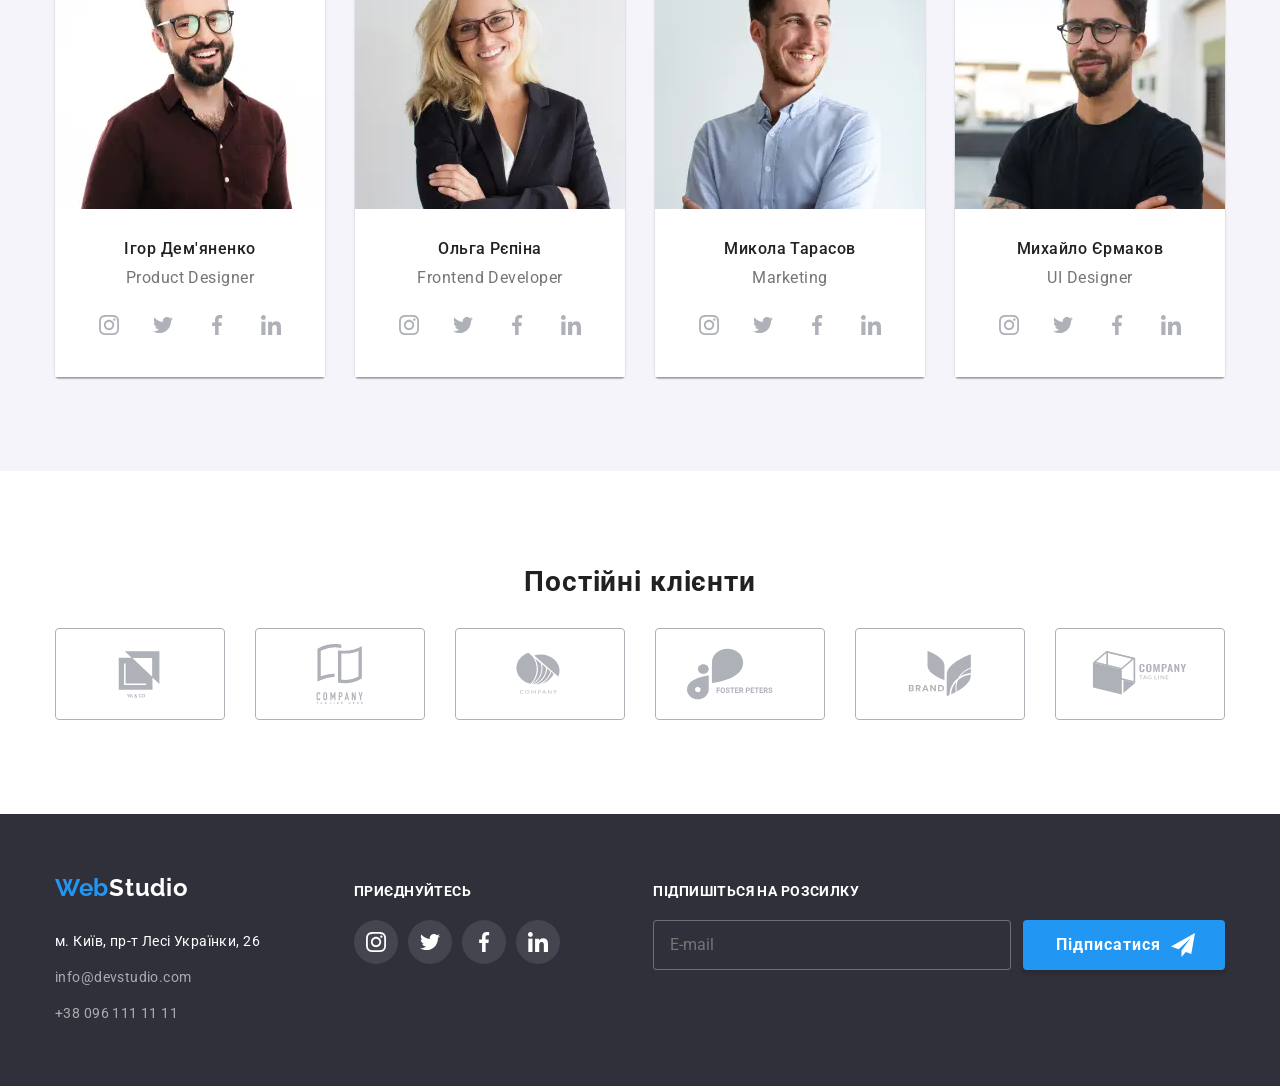
==== commit 2487aead: "upd 10.01.23" ====
--- a/index.html
+++ b/index.html
@@ -22,11 +22,11 @@
   </head>
   <body>
     <header class="header">
-      <div class="header-container container">
+      <div class="header__container container">
+        <a class="logo link header__logo" href="./index.html"
+            ><span class="logo__prefix">Web</span>Studio</a>
         <nav class="nav">
-          <a class="logo link header__logo" href="./index.html"
-            ><span class="logo__prefix">Web</span>Studio</a
-          >
+          
           <ul class="nav-list list">
             <li class="nav-list__item">
               <a class="nav-list__link link active-page" href="./index.html"
@@ -64,6 +64,65 @@
             >
           </li>
         </ul>
+        <button type="button" class="menu__open-btn" data-menu-open>
+          <svg height="40" width="40">
+            <use href="./images/icons.svg#icon-menu"></use>
+          </svg>
+        </button>
+      </div>
+
+      <div class="mobile-menu" data-menu>
+        <div class="mobile-menu__container container">
+          <ul class="mobile-menu__list list">
+            <li class="mobile-menu__item">
+              <a class="mobile-menu__link link" href="./index.html"
+                >Студія</a
+              >
+            </li>
+            <li class="mobile-menu__item">
+              <a class="mobile-menu__link link" href="./portfolio.html"
+                >Портфоліо</a
+              >
+            </li>
+            <li class="mobile-menu__item">
+              <a class="mobile-menu__link link" href="">Контакти</a>
+            </li>
+          </ul>  
+          
+          <ul class="menu-contacts list">
+            <li class="menu-contscts__item">
+              <a class="phone menu-contacts__link link" 
+                href="tel:+380961111111">
+                +38 096 111 11 11</a>
+            </li>
+            <li class="menu-contscts__item">
+              <a class="mail menu-contacts__link link"
+                href="mailto:info@devstudio.com">
+                info@devstudio.com
+              </a>
+            </li>  
+          </ul>
+          <ul class="menu-social__list list">
+            <li class="menu-social__item">
+              <a class="menu-social__link link" href="">Instagram</a>
+            </li>
+            <li class="menu-social__item">
+              <a class="menu-social__link link" href="">Twitter</a>
+            </li>
+            <li class="menu-social__item">
+              <a class="menu-social__link link" href="">Facebook</a>
+            </li>
+            <li class="menu-social__item">
+              <a class="menu-social__link link" href="">LinkedIn</a>
+            </li>
+          </ul>
+        
+          <button type="button" class="menu__close-btn" data-menu-close>
+            <svg height="18" width="18">
+              <use href="./images/icons.svg#icon-close"></use>
+            </svg>
+          </button>
+        </div>
       </div>
     </header>
 
@@ -71,7 +130,7 @@
       <section class="hero">
         <div class="container">
           <h1 class="hero__title">Ефективні рішення для вашого бізнесу</h1>
-          <button class="primary-btn hero__btn" type="button" data-modal-open>Замовити послугу</button>
+          <button class="primary-btn hero__btn" type="button" data-modal-open>Замовити послугу</button> 
         </div>
       </section>
 
@@ -136,31 +195,46 @@
           <ul class="about-list list">
             <li class="about-list__item">
               <div class="about-list__wrapper">
-                <img
-                  src="./images/do1.jpg"
-                  alt="Десктопні додатки"
-                  width="370"
-                />
+                <picture>
+
+                  <source 
+                    srcset="./images/about-1.webp 1x, ./images/about-1@2x.webp 2x" 
+                      type="image/webp" />
+                  <source 
+                    srcset="./images/about-1.jpg 1x, ./images/about-1@2x.jpg 2x"/>
+
+                  <img src="./images/about-1.jpg" alt="Десктопні додатки" width="370"/>
+                </picture>
+                
                 <div class="about-list__title-wrapper">Десктопні додатки</div>
               </div>
             </li>
             <li class="about-list__item">
               <div class="about-list__wrapper">
-                <img
-                  src="./images/do2.jpg"
-                  alt="Мобільні додатки"
-                  width="370"
-                />
+                <picture>
+
+                  <source 
+                    srcset="./images/about-2.webp 1x, ./images/about-2@2x.webp 2x" 
+                      type="image/webp" />
+                  <source 
+                    srcset="./images/about-2.jpg 1x, ./images/about-2@2x.jpg 2x"/>
+
+                  <img src="./images/about-2.jpg" alt="Мобільні додатки" width="370"/>
+                </picture>               
                 <div class="about-list__title-wrapper">Мобільні додатки</div>
               </div>
             </li>
             <li class="about-list__item">
               <div class="about-list__wrapper">
-                <img
-                  src="./images/do3.jpg"
-                  alt="Дизайнерські рішення"
-                  width="370"
-                />
+                <picture>
+                  <source 
+                    srcset="./images/about-3.webp 1x, ./images/about-3@2x.webp 2x" 
+                      type="image/webp" />
+                  <source 
+                    srcset="./images/about-3.jpg 1x, ./images/about-3@2x.jpg 2x"/>
+
+                  <img src="./images/about-3.jpg" alt="Дизайнерські рішення" width="370"/>
+                </picture>   
                 <div class="about-list__title-wrapper">Дизайнерські рішення</div>
               </div>
             </li>
@@ -170,10 +244,38 @@
 
       <section class="section team">
         <div class="container">
-          <h2 class="second__title">Наша команда</h2>
+          <h2 class="second__title team__title">Наша команда</h2>
           <ul class="team-list list">
             <li class="team-list__item">
-              <img src="./images/team1.jpg" alt="Ігор Дем'яненко" width="270" />
+              <picture>
+
+                <source 
+                  srcset="./images/team1.webp 1x, ./images/team1@2x.webp 2x" 
+                  media="(min-width: 1200px)"
+                  type="image/webp" />
+                <source 
+                  srcset="./images/team1.jpg 1x, ./images/team1@2x.jpg 2x"
+                  media="(min-width: 1200px)"/>
+
+                <source 
+                  srcset="./images/team1-tablet.webp 1x, ./images/team1-tablet@2x.webp 2x" 
+                  media="(min-width: 768px)"
+                  type="image/webp" />
+                <source 
+                  srcset="./images/team1-tablet.jpg 1x, ./images/team1-tablet@2x.jpg 2x"
+                  media="(min-width: 768px)"/>
+
+                <source 
+                  srcset="./images/team1-mobile.webp 1x, ./images/team1-mobile@2x.webp 2x" 
+                  media="(max-width: 767px)"
+                  type="image/webp" />
+                <source 
+                  srcset="./images/team1-mobile.jpg 1x, ./images/team1-mobile@2x.jpg 2x"
+                  media="(max-width: 767px)"/>
+
+                <img src="./images/team1.jpg" alt="Ігор Дем'яненко"/>
+              </picture>
+              
               <div class="team-list__content-wrapper">
                 <h3 class="team-list__title">Ігор Дем'яненко</h3>
                 <p class="team-list__description">Product Designer</p>
@@ -210,7 +312,34 @@
               </div>
             </li>
             <li class="team-list__item">
-              <img src="./images/team2.jpg" alt="Ольга Рєпіна" width="270" />
+              <picture>
+
+                <source 
+                  srcset="./images/team2.webp 1x, ./images/team2@2x.webp 2x" 
+                  media="(min-width: 1200px)"
+                  type="image/webp" />
+                <source 
+                  srcset="./images/team2.jpg 1x, ./images/team2@2x.jpg 2x"
+                  media="(min-width: 1200px)"/>
+
+                <source 
+                  srcset="./images/team2-tablet.webp 1x, ./images/team2-tablet@2x.webp 2x" 
+                  media="(min-width: 768px)"
+                  type="image/webp" />
+                <source 
+                  srcset="./images/team2-tablet.jpg 1x, ./images/team2-tablet@2x.jpg 2x"
+                  media="(min-width: 768px)"/>
+
+                <source 
+                  srcset="./images/team2-mobile.webp 1x, ./images/team2-mobile@2x.webp 2x" 
+                  media="(max-width: 767px)"
+                  type="image/webp" />
+                <source 
+                  srcset="./images/team2-mobile.jpg 1x, ./images/team2-mobile@2x.jpg 2x"
+                  media="(max-width: 767px)"/>
+
+                <img src="./images/team2.jpg" alt="Ольга Рєпіна"/>
+              </picture>
               <div class="team-list__content-wrapper">
                 <h3 class="team-list__title">Ольга Рєпіна</h3>
                 <p class="team-list__description">Frontend Developer</p>
@@ -247,7 +376,37 @@
               </div>
             </li>
             <li class="team-list__item">
-              <img src="./images/team3.jpg" alt="Микола Тарасов" width="270" />
+
+              <picture>
+
+                <source 
+                  srcset="./images/team3.webp 1x, ./images/team3@2x.webp 2x" 
+                  media="(min-width: 1200px)"
+                  type="image/webp" />
+                <source 
+                  srcset="./images/team3.jpg 1x, ./images/team3@2x.jpg 2x"
+                  media="(min-width: 1200px)"/>
+
+                <source 
+                  srcset="./images/team3-tablet.webp 1x, ./images/team3-tablet@2x.webp 2x" 
+                  media="(min-width: 768px)"
+                  type="image/webp" />
+                <source 
+                  srcset="./images/team3-tablet.jpg 1x, ./images/team3-tablet@2x.jpg 2x"
+                  media="(min-width: 768px)"/>
+
+                <source 
+                  srcset="./images/team3-mobile.webp 1x, ./images/team3-mobile@2x.webp 2x" 
+                  media="(max-width: 767px)"
+                  type="image/webp" />
+                <source 
+                  srcset="./images/team3-mobile.jpg 1x, ./images/team3-mobile@2x.jpg 2x"
+                  media="(max-width: 767px)"/>
+
+                <img src="./images/team3.jpg" alt="Микола Тарасов"/>
+              </picture>
+
+              
               <div class="team-list__content-wrapper">
                 <h3 class="team-list__title">Микола Тарасов</h3>
                 <p class="team-list__description">Marketing</p>
@@ -284,7 +443,36 @@
               </div>
             </li>
             <li class="team-list__item">
-              <img src="./images/team4.jpg" alt="Михайло Єрмаков" width="270" />
+
+              <picture>
+
+                <source 
+                  srcset="./images/team4.webp 1x, ./images/team4@2x.webp 2x" 
+                  media="(min-width: 1200px)"
+                  type="image/webp" />
+                <source 
+                  srcset="./images/team4.jpg 1x, ./images/team4@2x.jpg 2x"
+                  media="(min-width: 1200px)"/>
+
+                <source 
+                  srcset="./images/team4-tablet.webp 1x, ./images/team4-tablet@2x.webp 2x" 
+                  media="(min-width: 768px)"
+                  type="image/webp" />
+                <source 
+                  srcset="./images/team4-tablet.jpg 1x, ./images/team4-tablet@2x.jpg 2x"
+                  media="(min-width: 768px)"/>
+
+                <source 
+                  srcset="./images/team4-mobile.webp 1x, ./images/team4-mobile@2x.webp 2x" 
+                  media="(max-width: 767px)"
+                  type="image/webp" />
+                <source 
+                  srcset="./images/team4-mobile.jpg 1x, ./images/team4-mobile@2x.jpg 2x"
+                  media="(max-width: 767px)"/>
+
+                  <img src="./images/team4.jpg" alt="Михайло Єрмаков"/>
+              </picture>
+             
               <div class="team-list__content-wrapper">
                 <h3 class="team-list__title">Михайло Єрмаков</h3>
                 <p class="team-list__description">UI Designer</p>
@@ -326,7 +514,7 @@
 
       <section class="section clients">
         <div class="container">
-          <h2 class="second__title">Постійні клієнти</h2>
+          <h2 class="second__title clients__title">Постійні клієнти</h2>
           <ul class="clients-list list">
             <li class="clients-list__item">
               <a href="" class="clients-list__link link">
@@ -393,6 +581,7 @@
             >
           </address>
         </div>
+        
         <div class="footer-social">
           <p class="footer-social__title">приєднуйтесь</p>
           <ul class="social-icon list">
@@ -501,6 +690,7 @@
     </div>
 
     <script src="./js/modal.js"></script>
+    <script src="./js/mobile-menu.js"></script>
 
   </body>
 </html>
--- a/css/main.min.css
+++ b/css/main.min.css
@@ -1 +1 @@
-:root{--primary-font-family: "Roboto", sans-serif;--secondary-font-family: "Raleway", sans-serif;--primary-text-color: #757575;--secondary-text-color: #212121;--white-color: #ffffff;--primary-lite-color: #f5f4fa;--secondary-lite-color: #f5f5f5;--third-lite-color: rgba(255, 255, 255, 0.6);--primary-dark-color: #000000;--secondary-dark-color: #2f303a;--primary-decor-color: #2196f3;--secondary-decor-color: #188ce8;--primary-border-color: #ececec;--secondary-border-color: #eeeeee;--icon-color: #afb1b8}.visual-hidden{position:absolute;width:1px;height:1px;margin:-1px;border:0;padding:0;white-space:nowrap;-webkit-clip-path:inset(100%);clip-path:inset(100%);overflow:hidden}body{background-color:var(--white-color);font-family:var(--primary-font-family);color:var(--primary-text-color)}h1,h2,h3,h4,h5,h6,p{margin-top:0;margin-bottom:0}ul,ol{margin-top:0;margin-bottom:0;padding-left:0}img{display:block}.link{text-decoration:none}.list{list-style:none}.second__title{font-weight:700;font-size:36px;line-height:1.17;letter-spacing:.03em;margin-bottom:50px;text-align:center;color:var(--secondary-text-color)}.section{padding-top:94px;padding-bottom:94px}.container{width:1200px;padding-left:15px;padding-right:15px;margin-left:auto;margin-right:auto}.primary-btn{height:50px;padding-left:32px;padding-right:32px;font-weight:700;font-size:16px;line-height:1.88;cursor:pointer;border-color:rgba(0,0,0,0);border-radius:4px;-webkit-box-shadow:0px 4px 4px rgba(0,0,0,.15);box-shadow:0px 4px 4px rgba(0,0,0,.15);background-color:var(--primary-decor-color);color:var(--white-color);-webkit-transition:background-color 250ms cubic-bezier(0.4, 0, 0.2, 1);transition:background-color 250ms cubic-bezier(0.4, 0, 0.2, 1)}.primary-btn:hover,.primary-btn:focus{outline:none;background-color:var(--secondary-decor-color)}.header{border-bottom:1px solid var(--primary-border-color)}.header-container{display:-webkit-box;display:-ms-flexbox;display:flex;-webkit-box-align:center;-ms-flex-align:center;align-items:center}.logo{display:block;font-family:var(--secondary-font-family);font-weight:700;font-size:26px;line-height:1.19;letter-spacing:.03em;color:var(--primary-dark-color)}.logo__prefix{color:var(--primary-decor-color)}.header__logo{margin-right:94px}.footer__logo{margin-bottom:28px;color:var(--white-color)}.nav{display:-webkit-box;display:-ms-flexbox;display:flex;-webkit-box-align:center;-ms-flex-align:center;align-items:center}.nav-list{display:-webkit-box;display:-ms-flexbox;display:flex}.nav-list__link{display:block;font-weight:500;font-size:14px;line-height:1.14;letter-spacing:.02em;padding-top:32px;padding-bottom:32px;color:var(--secondary-text-color);-webkit-transition:color 250ms cubic-bezier(0.4, 0, 0.2, 1);transition:color 250ms cubic-bezier(0.4, 0, 0.2, 1)}.nav-list__link:hover,.nav-list__link:focus{color:var(--primary-decor-color)}.nav-list__item:not(:last-child){margin-right:50px}.active-page{position:relative;color:var(--primary-decor-color)}.active-page::after{position:absolute;bottom:0;display:block;content:"";width:100%;height:4px;background:var(--primary-decor-color);border-radius:2px}.contacts{display:-webkit-box;display:-ms-flexbox;display:flex;margin-left:auto}.contscts__item:not(:last-child){margin-right:40px}.contacts__link{display:-webkit-box;display:-ms-flexbox;display:flex;-webkit-box-align:center;-ms-flex-align:center;align-items:center;font-weight:500;font-size:14px;line-height:1.14;letter-spacing:.02em;color:var(--primary-text-color);-webkit-transition:color 250ms cubic-bezier(0.4, 0, 0.2, 1);transition:color 250ms cubic-bezier(0.4, 0, 0.2, 1)}.contacts__link:hover,.contacts__link:focus{color:var(--primary-decor-color)}.contacts__icon{margin-right:10px;fill:var(--primary-text-color);-webkit-transition:fill 250ms cubic-bezier(0.4, 0, 0.2, 1);transition:fill 250ms cubic-bezier(0.4, 0, 0.2, 1)}.contacts__link:hover .contacts__icon,.contacts__link:focus .contacts__icon{fill:var(--primary-decor-color)}.hero{background-image:-webkit-gradient(linear, left top, left bottom, from(rgba(47, 48, 58, 0.4)), to(rgba(47, 48, 58, 0.4))),url(../images/hero.jpg);background-image:linear-gradient(rgba(47, 48, 58, 0.4), rgba(47, 48, 58, 0.4)),url(../images/hero.jpg);background-size:cover;background-color:var(--secondary-dark-color);max-width:1600px;padding-top:200px;padding-bottom:200px;margin-left:auto;margin-right:auto}.hero__title{font-weight:900;font-size:44px;line-height:1.36;letter-spacing:.06em;text-transform:uppercase;max-width:696px;margin-bottom:30px;text-align:center;margin-left:auto;margin-right:auto;color:var(--white-color)}.hero__btn{display:block;margin-left:auto;margin-right:auto}.preference-list{display:-webkit-box;display:-ms-flexbox;display:flex;-ms-flex-wrap:wrap;flex-wrap:wrap;margin-left:-30px}.preference-list__item{-ms-flex-preferred-size:calc((100% - 120px)/4);flex-basis:calc((100% - 120px)/4);margin-left:30px}.preference-list__icon-wrapper{display:-webkit-box;display:-ms-flexbox;display:flex;-webkit-box-pack:center;-ms-flex-pack:center;justify-content:center;-webkit-box-align:center;-ms-flex-align:center;align-items:center;width:270px;height:120px;background-color:#f5f4fa;margin-bottom:30px}.preference-list__icon{height:70px;width:70px}.preference-list__title{font-weight:700;font-size:14px;line-height:1.14;letter-spacing:.03em;text-transform:uppercase;margin-bottom:10px;color:var(--secondary-text-color)}.preference-list__description{font-size:14px;line-height:1.71;letter-spacing:.03em}.about{padding-top:0}.about-list{display:-webkit-box;display:-ms-flexbox;display:flex;-ms-flex-wrap:wrap;flex-wrap:wrap;margin-left:-30px;margin-top:-30px}.about-list__item{-ms-flex-preferred-size:calc((100% - 90px)/3);flex-basis:calc((100% - 90px)/3);margin-left:30px;margin-top:30px}.about-list__wrapper{position:relative}.about-list__title-wrapper{position:absolute;bottom:0;width:100%;padding-top:27px;padding-bottom:27px;font-weight:700;font-size:14px;line-height:1.14;text-align:center;text-transform:uppercase;letter-spacing:.03em;color:var(--white-color);background:rgba(47,48,58,.8)}.team{background-color:var(--primary-lite-color)}.team-list{display:-webkit-box;display:-ms-flexbox;display:flex;-ms-flex-wrap:wrap;flex-wrap:wrap;margin-left:-30px;margin-top:-30px}.team-list__item{-ms-flex-preferred-size:calc((100% - 120px)/4);flex-basis:calc((100% - 120px)/4);margin-left:30px;margin-top:30px;-webkit-box-shadow:0px 1px 3px rgba(0,0,0,.12),0px 1px 1px rgba(0,0,0,.14),0px 2px 1px rgba(0,0,0,.2);box-shadow:0px 1px 3px rgba(0,0,0,.12),0px 1px 1px rgba(0,0,0,.14),0px 2px 1px rgba(0,0,0,.2);border-radius:0px 0px 4px 4px}.team-list__content-wrapper{padding-top:30px;padding-bottom:30px;text-align:center;background:var(--white-color)}.team-list__title{font-weight:500;font-size:16px;line-height:1.19;letter-spacing:.03em;margin-bottom:10px;color:var(--secondary-text-color)}.team-list__description{font-size:16px;line-height:1.19;letter-spacing:.03em;margin-bottom:16px}.social-icon{display:-webkit-box;display:-ms-flexbox;display:flex;-webkit-box-pack:center;-ms-flex-pack:center;justify-content:center}.social-icon__item:not(:last-child){margin-right:10px}.social-icon__link{display:-webkit-box;display:-ms-flexbox;display:flex;-webkit-box-align:center;-ms-flex-align:center;align-items:center;-webkit-box-pack:center;-ms-flex-pack:center;justify-content:center;width:44px;height:44px;border-radius:50%;-webkit-transition:background-color 250ms cubic-bezier(0.4, 0, 0.2, 1);transition:background-color 250ms cubic-bezier(0.4, 0, 0.2, 1)}.social-icon__link:hover,.social-icon__link:focus{background-color:var(--primary-decor-color)}.social-icon__img{fill:var(--icon-color);-webkit-transition:fill 250ms cubic-bezier(0.4, 0, 0.2, 1);transition:fill 250ms cubic-bezier(0.4, 0, 0.2, 1)}.social-icon__link:hover .social-icon__img,.social-icon__link:focus .social-icon__img{fill:var(--white-color)}.social-icon__link_theme_dark{background:rgba(255,255,255,.1)}.social-icon__img_theme_dark{fill:var(--white-color)}.twitter-icon{width:44px;height:44px}.instagram-icon,.facebook-icon,.linkedin-icon{width:20px;height:20px}.clients-list{display:-webkit-box;display:-ms-flexbox;display:flex;margin-left:-30px;margin-top:-30px}.clients-list__item{-ms-flex-preferred-size:calc((100% - 180px)/6);flex-basis:calc((100% - 180px)/6);margin-left:30px;margin-top:30px}.clients-list__link{display:-webkit-box;display:-ms-flexbox;display:flex;-webkit-box-align:center;-ms-flex-align:center;align-items:center;-webkit-box-pack:center;-ms-flex-pack:center;justify-content:center;height:92px;width:170px;border:1px solid #afb1b8;border-radius:4px;-webkit-transition:border-color 250ms cubic-bezier(0.4, 0, 0.2, 1);transition:border-color 250ms cubic-bezier(0.4, 0, 0.2, 1)}.clients-list__link:hover,.clients-list__link:focus{border-color:#2196f3}.clients-list__img{height:60px;width:106px;fill:var(--icon-color);-webkit-transition:fill 250ms cubic-bezier(0.4, 0, 0.2, 1);transition:fill 250ms cubic-bezier(0.4, 0, 0.2, 1)}.clients-list__link:hover .clients-list__img,.clients-list__link:focus .clients-list__img{fill:var(--primary-decor-color)}.portfolio-filter{display:-webkit-box;display:-ms-flexbox;display:flex;-webkit-box-pack:center;-ms-flex-pack:center;justify-content:center;margin-bottom:50px}.portfolio-filter__item:not(:last-child){margin-right:8px}.portfolio-filter__btn{border:none;cursor:pointer;font-weight:500;font-size:16px;line-height:1.63;text-align:center;letter-spacing:.03em;padding:6px 22px;border-radius:4px;color:var(--secondary-text-color);background-color:var(--primary-lite-color);-webkit-transition:background-color 250ms cubic-bezier(0.4, 0, 0.2, 1),color 250ms cubic-bezier(0.4, 0, 0.2, 1),-webkit-box-shadow 250ms cubic-bezier(0.4, 0, 0.2, 1);transition:background-color 250ms cubic-bezier(0.4, 0, 0.2, 1),color 250ms cubic-bezier(0.4, 0, 0.2, 1),-webkit-box-shadow 250ms cubic-bezier(0.4, 0, 0.2, 1);transition:background-color 250ms cubic-bezier(0.4, 0, 0.2, 1),color 250ms cubic-bezier(0.4, 0, 0.2, 1),box-shadow 250ms cubic-bezier(0.4, 0, 0.2, 1);transition:background-color 250ms cubic-bezier(0.4, 0, 0.2, 1),color 250ms cubic-bezier(0.4, 0, 0.2, 1),box-shadow 250ms cubic-bezier(0.4, 0, 0.2, 1),-webkit-box-shadow 250ms cubic-bezier(0.4, 0, 0.2, 1)}.portfolio-filter__btn:hover,.portfolio-filter__btn:focus{background-color:var(--primary-decor-color);color:var(--white-color);-webkit-box-shadow:0px 3px 1px rgba(0,0,0,.1),0px 1px 2px rgba(0,0,0,.08),0px 2px 2px rgba(0,0,0,.12);box-shadow:0px 3px 1px rgba(0,0,0,.1),0px 1px 2px rgba(0,0,0,.08),0px 2px 2px rgba(0,0,0,.12)}.portfolio-list{display:-webkit-box;display:-ms-flexbox;display:flex;-ms-flex-wrap:wrap;flex-wrap:wrap;margin-left:-30px;margin-top:-30px}.portfolio-list__item{-ms-flex-preferred-size:calc((100% - 90px)/3);flex-basis:calc((100% - 90px)/3);margin-left:30px;margin-top:30px}.portfolio-list__link{display:block;-webkit-transition:-webkit-box-shadow 250ms cubic-bezier(0.4, 0, 0.2, 1);transition:-webkit-box-shadow 250ms cubic-bezier(0.4, 0, 0.2, 1);transition:box-shadow 250ms cubic-bezier(0.4, 0, 0.2, 1);transition:box-shadow 250ms cubic-bezier(0.4, 0, 0.2, 1), -webkit-box-shadow 250ms cubic-bezier(0.4, 0, 0.2, 1)}.portfolio-list__link:hover{-webkit-box-shadow:0px 1px 1px rgba(0,0,0,.12),0px 4px 4px rgba(0,0,0,.06),1px 4px 6px rgba(0,0,0,.16);box-shadow:0px 1px 1px rgba(0,0,0,.12),0px 4px 4px rgba(0,0,0,.06),1px 4px 6px rgba(0,0,0,.16)}.portfolio-thumb{position:relative;overflow:hidden}.portfolio-list__overlay{position:absolute;height:100%;width:100%;top:0;left:0;padding:63px 24px;font-weight:400;font-size:18px;line-height:1.56;letter-spacing:.03em;color:#fff;background:rgba(33,150,243,.9);-webkit-transform:translateY(100%);transform:translateY(100%);-webkit-transition:-webkit-transform 250ms cubic-bezier(0.4, 0, 0.2, 1);transition:-webkit-transform 250ms cubic-bezier(0.4, 0, 0.2, 1);transition:transform 250ms cubic-bezier(0.4, 0, 0.2, 1);transition:transform 250ms cubic-bezier(0.4, 0, 0.2, 1), -webkit-transform 250ms cubic-bezier(0.4, 0, 0.2, 1)}.portfolio-list__link:hover .portfolio-list__overlay{-webkit-transform:translateY(0);transform:translateY(0)}.portfolio-wrapper{padding:20px 24px 20px 24px;border:1px solid var(--secondary-border-color);border-top:0}.portfolio-list__title{font-weight:700;font-size:18px;line-height:2;letter-spacing:.06em;margin-bottom:4px;color:var(--secondary-text-color)}.portfolio-list__type{font-size:16px;line-height:1.88;letter-spacing:.03em;color:var(--primary-text-color)}.footer{background-color:var(--secondary-dark-color);padding-top:60px;padding-bottom:60px}.footer-container{display:-webkit-box;display:-ms-flexbox;display:flex;-webkit-box-align:baseline;-ms-flex-align:baseline;align-items:baseline}.footer-address{display:-webkit-box;display:-ms-flexbox;display:flex;-webkit-box-orient:vertical;-webkit-box-direction:normal;-ms-flex-direction:column;flex-direction:column;font-style:normal;font-size:14px;line-height:1.71;letter-spacing:.03em;color:var(--white-color)}.footer-address__link{margin-top:12px;color:var(--third-lite-color)}.footer-social{margin-left:70px}.footer-social__title{font-weight:700;font-size:14px;line-height:1.14;letter-spacing:.03em;text-transform:uppercase;margin-bottom:20px;color:var(--white-color)}.subscribe-form{margin-left:auto}.subscribe-form__title{font-weight:700;font-size:14px;line-height:1.14;letter-spacing:.03em;text-transform:uppercase;color:var(--white-color)}.subscribe-form-thumb{display:-webkit-box;display:-ms-flexbox;display:flex;margin-top:20px}.subscribe-form__input{display:block;height:50px;width:358px;margin-right:12px;padding-left:16px;border:1px solid rgba(255,255,255,.3);border-radius:4px;color:rgba(255,255,255,.6);background:#2f303a}.subscribe-form__btn{position:relative;padding-left:28px;padding-right:62px;text-align:left}.subscribe-form__icon{position:absolute;width:24px;height:24px;top:50%;right:28px;-webkit-transform:translateY(-50%);transform:translateY(-50%)}.backdrop{position:fixed;top:0;left:0;height:100vh;width:100vw;opacity:1;background-color:rgba(0,0,0,.5);-webkit-transition:opacity 500ms cubic-bezier(0.4, 0, 0.2, 1),visibility 500ms cubic-bezier(0.4, 0, 0.2, 1);transition:opacity 500ms cubic-bezier(0.4, 0, 0.2, 1),visibility 500ms cubic-bezier(0.4, 0, 0.2, 1)}.is-hidden{opacity:0;visibility:hidden;pointer-events:none}.modal{position:absolute;min-height:581px;width:528px;padding:40px;top:50%;left:50%;-webkit-transform:translate(-50%, -50%);transform:translate(-50%, -50%);background-color:#fff;opacity:1;-webkit-box-shadow:0px 1px 3px rgba(0,0,0,.12),0px 1px 1px rgba(0,0,0,.14),0px 2px 1px rgba(0,0,0,.2);box-shadow:0px 1px 3px rgba(0,0,0,.12),0px 1px 1px rgba(0,0,0,.14),0px 2px 1px rgba(0,0,0,.2);border-radius:4px;-webkit-transition:opacity 500ms cubic-bezier(0.4, 0, 0.2, 1),-webkit-transform 500ms cubic-bezier(0.4, 0, 0.2, 1);transition:opacity 500ms cubic-bezier(0.4, 0, 0.2, 1),-webkit-transform 500ms cubic-bezier(0.4, 0, 0.2, 1);transition:transform 500ms cubic-bezier(0.4, 0, 0.2, 1),opacity 500ms cubic-bezier(0.4, 0, 0.2, 1);transition:transform 500ms cubic-bezier(0.4, 0, 0.2, 1),opacity 500ms cubic-bezier(0.4, 0, 0.2, 1),-webkit-transform 500ms cubic-bezier(0.4, 0, 0.2, 1)}.is-hidden .modal{-webkit-transform:translate(-50%, -50%) scale(0.7);transform:translate(-50%, -50%) scale(0.7);opacity:0}.modal__close_btn{position:absolute;top:8px;right:8px;height:30px;width:30px;padding:0;display:-webkit-box;display:-ms-flexbox;display:flex;-webkit-box-align:center;-ms-flex-align:center;align-items:center;-webkit-box-pack:center;-ms-flex-pack:center;justify-content:center;cursor:pointer;background-color:rgba(0,0,0,0);border:1px solid rgba(0,0,0,.1);border-radius:50%;-webkit-transition:fill 250ms cubic-bezier(0.4, 0, 0.2, 1);transition:fill 250ms cubic-bezier(0.4, 0, 0.2, 1)}.modal__close_btn:hover{fill:var(--secondary-decor-color)}.person-form__title{margin-bottom:12px;font-weight:700;font-size:20px;line-height:1.15;text-align:center;letter-spacing:.03em;color:var(--secondary-text-color)}.person-form__text{display:block;font-weight:400;font-size:12px;line-height:1.17;letter-spacing:.01em}.input-wrapper{position:relative;display:block;height:40px;padding:0;margin-top:4px;margin-bottom:10px}.person-form__input{width:100%;height:100%;padding:0;padding-left:42px;border:1px solid rgba(33,33,33,.2);border-radius:4px;outline:none;-webkit-transition:border-color 250ms cubic-bezier(0.4, 0, 0.2, 1);transition:border-color 250ms cubic-bezier(0.4, 0, 0.2, 1)}.person-form__input:focus{border-color:var(--secondary-decor-color)}.person-form__icon{position:absolute;top:50%;left:15px;padding:0;-webkit-transform:translateY(-50%);transform:translateY(-50%);-webkit-transition:fill 250ms cubic-bezier(0.4, 0, 0.2, 1);transition:fill 250ms cubic-bezier(0.4, 0, 0.2, 1)}.person-form__input:focus+.person-form__icon{fill:var(--secondary-decor-color)}.person-form__message{width:100%;height:120px;padding:12px 16px;margin-top:4px;margin-bottom:20px;border:1px solid rgba(33,33,33,.2);border-radius:4px;resize:none;outline:none;-webkit-transition:border-color 250ms cubic-bezier(0.4, 0, 0.2, 1);transition:border-color 250ms cubic-bezier(0.4, 0, 0.2, 1)}.person-form__message:focus{border-color:var(--secondary-decor-color)}.person-form__message::-webkit-input-placeholder{font-weight:400;font-size:12px;line-height:1.17;letter-spacing:.01em;color:rgba(117,117,117,.5)}.person-form__message::-moz-placeholder{font-weight:400;font-size:12px;line-height:1.17;letter-spacing:.01em;color:rgba(117,117,117,.5)}.person-form__message:-ms-input-placeholder{font-weight:400;font-size:12px;line-height:1.17;letter-spacing:.01em;color:rgba(117,117,117,.5)}.person-form__message::-ms-input-placeholder{font-weight:400;font-size:12px;line-height:1.17;letter-spacing:.01em;color:rgba(117,117,117,.5)}.person-form__message::placeholder{font-weight:400;font-size:12px;line-height:1.17;letter-spacing:.01em;color:rgba(117,117,117,.5)}.person-checkbox__text{font-weight:400;font-size:14px;line-height:1.71;letter-spacing:.03em}.person-checkbox__text>.person-checkbox__link{color:var(--primary-decor-color)}.person-checkbox__label{display:-webkit-box;display:-ms-flexbox;display:flex;-webkit-box-align:center;-ms-flex-align:center;align-items:center;-webkit-box-pack:center;-ms-flex-pack:center;justify-content:center}.person-checkbox__label::before{display:inline-block;height:15px;width:16px;margin-right:7px;outline:1px solid #212121;cursor:pointer;content:""}.person-checkbox__input:focus+.person-checkbox__label::before{outline:1px solid #188ce8}.person-checkbox__input:checked+.person-checkbox__label::before{outline:none;background-image:url("../images/check.svg")}.person-form__btn{display:block;margin-left:auto;margin-right:auto;margin-top:30px;padding-left:52px;padding-right:52px}/*# sourceMappingURL=main.min.css.map */+:root{--primary-font-family: "Roboto", sans-serif;--secondary-font-family: "Raleway", sans-serif;--primary-text-color: #757575;--secondary-text-color: #212121;--white-color: #ffffff;--primary-lite-color: #f5f4fa;--secondary-lite-color: #f5f5f5;--third-lite-color: rgba(255, 255, 255, 0.6);--primary-dark-color: #000000;--secondary-dark-color: #2f303a;--primary-decor-color: #2196f3;--secondary-decor-color: #188ce8;--primary-border-color: #ececec;--secondary-border-color: #eeeeee;--icon-color: #afb1b8}.visual-hidden{position:absolute;width:1px;height:1px;margin:-1px;border:0;padding:0;white-space:nowrap;-webkit-clip-path:inset(100%);clip-path:inset(100%);overflow:hidden}body{background-color:var(--white-color);font-family:var(--primary-font-family);color:var(--primary-text-color)}h1,h2,h3,h4,h5,h6,p{margin-top:0;margin-bottom:0}ul,ol{margin-top:0;margin-bottom:0;padding-left:0}img{display:block}.link{text-decoration:none}.list{list-style:none}.second__title{font-weight:700;font-size:36px;line-height:1.17;letter-spacing:.03em;text-align:center;color:var(--secondary-text-color)}.section{padding-top:60px;padding-bottom:60px}@media screen and (min-width: 1200px){.section{padding-top:94px;padding-bottom:94px}}.container{padding-left:15px;padding-right:15px}@media screen and (min-width: 480px){.container{width:480px;margin-left:auto;margin-right:auto}}@media screen and (min-width: 768px){.container{width:768px}}@media screen and (min-width: 1200px){.container{width:1200px}}.primary-btn{height:50px;padding-left:24px;padding-right:24px;font-weight:700;font-size:16px;line-height:1.88;letter-spacing:.06em;cursor:pointer;border-color:rgba(0,0,0,0);border-radius:4px;-webkit-box-shadow:0px 4px 4px rgba(0,0,0,.15);box-shadow:0px 4px 4px rgba(0,0,0,.15);background-color:var(--primary-decor-color);color:var(--white-color);-webkit-transition:background-color 250ms cubic-bezier(0.4, 0, 0.2, 1);transition:background-color 250ms cubic-bezier(0.4, 0, 0.2, 1)}.primary-btn:hover,.primary-btn:focus{outline:none;background-color:var(--secondary-decor-color)}.header{border-bottom:1px solid var(--primary-border-color)}.header__container{display:-webkit-box;display:-ms-flexbox;display:flex;-webkit-box-align:center;-ms-flex-align:center;align-items:center;-webkit-box-pack:justify;-ms-flex-pack:justify;justify-content:space-between;min-height:60px}.logo{display:block;font-family:var(--secondary-font-family);font-weight:700;font-size:24px;line-height:1.17;letter-spacing:.03em;color:var(--primary-dark-color)}.logo__prefix{color:var(--primary-decor-color)}.footer__logo{margin-bottom:28px;color:var(--white-color)}@media screen and (max-width: 767px){.nav-list{display:none}.menu__open-btn{background-color:rgba(0,0,0,0);border:none;padding:0;margin-left:auto;line-height:0;fill:var(--secondary-text-color)}.menu__open-btn:hover,.menu__open-btn:focus{fill:var(--primary-decor-color)}}@media screen and (min-width: 768px){.nav{display:-webkit-box;display:-ms-flexbox;display:flex;-webkit-box-align:center;-ms-flex-align:center;align-items:center}.nav-list{display:-webkit-box;display:-ms-flexbox;display:flex}.nav-list__link{display:block;font-weight:500;font-size:14px;line-height:1.14;letter-spacing:.02em;padding-top:32px;padding-bottom:32px;color:var(--secondary-text-color);-webkit-transition:color 250ms cubic-bezier(0.4, 0, 0.2, 1);transition:color 250ms cubic-bezier(0.4, 0, 0.2, 1)}.nav-list__link:hover,.nav-list__link:focus{color:var(--primary-decor-color)}.nav-list__item:not(:last-child){margin-right:50px}.menu__open-btn{display:none}.mobile-menu{display:none}}.active-page{position:relative;color:var(--primary-decor-color)}.active-page::after{position:absolute;bottom:0;display:block;content:"";width:100%;height:4px;background:var(--primary-decor-color);border-radius:2px}@media screen and (max-width: 767px){.mobile-menu{position:absolute;top:0;right:0;width:100%;height:100vh;overflow:auto;opacity:0;visibility:hidden;pointer-events:none;background-color:#fff;z-index:999;-webkit-transition:opacity 250ms cubic-bezier(0.4, 0, 0.2, 1),visibility 250ms cubic-bezier(0.4, 0, 0.2, 1);transition:opacity 250ms cubic-bezier(0.4, 0, 0.2, 1),visibility 250ms cubic-bezier(0.4, 0, 0.2, 1)}.mobile-menu.is-open{opacity:1;visibility:visible;pointer-events:auto}.menu__close-btn{position:absolute;top:21px;right:25px;background-color:rgba(0,0,0,0);padding:0;border:none;line-height:0;-webkit-transition:fill 250ms cubic-bezier(0.4, 0, 0.2, 1);transition:fill 250ms cubic-bezier(0.4, 0, 0.2, 1)}.menu__close-btn:hover,.menu__close-btn:focus{fill:#2196f3}.mobile-menu__container{position:relative;padding:48px 40px}.mobile-menu__list{margin-bottom:306px}.mobile-menu__item{margin-bottom:32px}.mobile-menu__link{font-weight:500;font-size:40px;line-height:1.18;letter-spacing:.02em;color:#212121}.mobile-menu__link:hover,.mobile-menu__link:focus{color:#2196f3}.menu-contscts__item:not(:last-child){margin-bottom:32px}.menu-contscts__item:last-child{margin-bottom:64px}.phone.menu-contacts__link{font-weight:500;font-size:34px;line-height:1.18;letter-spacing:.02em;color:#2196f3}.mail.menu-contacts__link{font-weight:500;font-size:24px;line-height:1.17;letter-spacing:.02em;color:#757575}.menu-social__list{display:-webkit-box;display:-ms-flexbox;display:flex}.menu-social__item:not(:last-child)::after{content:"";margin-right:10px;margin-left:10px;width:22px;height:0px;border:1px solid rgba(33,33,33,.2);-webkit-transform:rotate(90deg);transform:rotate(90deg)}.menu-social__link{font-weight:500;font-size:18px;line-height:1.22;letter-spacing:.02em;color:#2196f3}}@media screen and (max-width: 767px){.contacts{display:none}}@media screen and (min-width: 768px){.contscts__item:not(:last-child){margin-bottom:10px}.contacts__link{display:-webkit-box;display:-ms-flexbox;display:flex;-webkit-box-align:center;-ms-flex-align:center;align-items:center;font-weight:500;font-size:14px;line-height:1.14;letter-spacing:.02em;color:var(--primary-text-color);-webkit-transition:color 250ms cubic-bezier(0.4, 0, 0.2, 1);transition:color 250ms cubic-bezier(0.4, 0, 0.2, 1)}.contacts__link:hover,.contacts__link:focus{color:var(--primary-decor-color)}.contacts__icon{margin-right:10px;fill:var(--primary-text-color);-webkit-transition:fill 250ms cubic-bezier(0.4, 0, 0.2, 1);transition:fill 250ms cubic-bezier(0.4, 0, 0.2, 1)}.contacts__link:hover .contacts__icon,.contacts__link:focus .contacts__icon{fill:var(--primary-decor-color)}}@media screen and (min-width: 1200px){.contacts{display:-webkit-box;display:-ms-flexbox;display:flex}.contscts__item:not(:last-child){margin-right:40px;margin-bottom:0}}.hero{background-image:-webkit-gradient(linear, left top, left bottom, from(rgba(47, 48, 58, 0.4)), to(rgba(47, 48, 58, 0.4))),url(../../images/hero-mobile.jpg);background-image:linear-gradient(rgba(47, 48, 58, 0.4), rgba(47, 48, 58, 0.4)),url(../../images/hero-mobile.jpg);background-size:cover;background-color:var(--secondary-dark-color);max-width:480px;padding-top:118px;padding-bottom:118px;margin-left:auto;margin-right:auto}@media(min-devixe-pixel-ratio: 2),(min-resolurion: 192dpi),(-webkit-min-device-pixel-ratio: 2),(min-resolution: 2dppx){.hero{background-image:-webkit-gradient(linear, left top, left bottom, from(rgba(47, 48, 58, 0.4)), to(rgba(47, 48, 58, 0.4))),url(../../images/hero-mobile@2x.jpg);background-image:linear-gradient(rgba(47, 48, 58, 0.4), rgba(47, 48, 58, 0.4)),url(../../images/hero-mobile@2x.jpg)}}@media screen and (min-width: 768px){.hero{background-image:-webkit-gradient(linear, left top, left bottom, from(rgba(47, 48, 58, 0.4)), to(rgba(47, 48, 58, 0.4))),url(../../images/hero-tablet.jpg);background-image:linear-gradient(rgba(47, 48, 58, 0.4), rgba(47, 48, 58, 0.4)),url(../../images/hero-tablet.jpg);max-width:768px}}@media screen and (min-width: 768px)and (min-devixe-pixel-ratio: 2),screen and (min-width: 768px)and (min-resolurion: 192dpi),screen and (min-width: 768px)and (-webkit-min-device-pixel-ratio: 2),screen and (min-width: 768px)and (min-resolution: 2dppx){.hero{background-image:-webkit-gradient(linear, left top, left bottom, from(rgba(47, 48, 58, 0.4)), to(rgba(47, 48, 58, 0.4))),url(../../images/hero-tablet@2x.jpg);background-image:linear-gradient(rgba(47, 48, 58, 0.4), rgba(47, 48, 58, 0.4)),url(../../images/hero-tablet@2x.jpg)}}@media screen and (min-width: 1200px){.hero{background-image:-webkit-gradient(linear, left top, left bottom, from(rgba(47, 48, 58, 0.4)), to(rgba(47, 48, 58, 0.4))),url(../../images/hero.jpg);background-image:linear-gradient(rgba(47, 48, 58, 0.4), rgba(47, 48, 58, 0.4)),url(../../images/hero.jpg);max-width:1200px}}@media screen and (min-width: 1200px)and (min-devixe-pixel-ratio: 2),screen and (min-width: 1200px)and (min-resolurion: 192dpi),screen and (min-width: 1200px)and (-webkit-min-device-pixel-ratio: 2),screen and (min-width: 1200px)and (min-resolution: 2dppx){.hero{background-image:-webkit-gradient(linear, left top, left bottom, from(rgba(47, 48, 58, 0.4)), to(rgba(47, 48, 58, 0.4))),url(../../images/hero@2x.jpg);background-image:linear-gradient(rgba(47, 48, 58, 0.4), rgba(47, 48, 58, 0.4)),url(../../images/hero@2x.jpg)}}.hero__title{font-weight:900;font-size:26px;line-height:1.62;text-align:center;letter-spacing:.06em;text-transform:uppercase;max-width:360px;margin-bottom:30px;margin-left:auto;margin-right:auto;color:var(--white-color)}@media screen and (min-width: 1200px){.hero__title{font-weight:900;font-size:44px;line-height:1.36;letter-spacing:.06em;text-transform:uppercase;max-width:696px;margin-bottom:30px;text-align:center;margin-left:auto;margin-right:auto;color:var(--white-color)}}.hero__btn{display:block;margin-left:auto;margin-right:auto}.preference-list__icon-wrapper{display:-webkit-box;display:-ms-flexbox;display:flex;-webkit-box-pack:center;-ms-flex-pack:center;justify-content:center;-webkit-box-align:center;-ms-flex-align:center;align-items:center;max-width:450px;height:120px;background-color:#f5f4fa;margin-bottom:30px}.preference-list__icon{height:70px;width:70px}.preference-list__title{font-weight:700;font-size:14px;line-height:1.14;letter-spacing:.03em;text-transform:uppercase;margin-bottom:10px;text-align:center;color:var(--secondary-text-color)}.preference-list__description{font-size:14px;line-height:1.71;letter-spacing:.03em}.preference-list__description:not(:last-child){margin-bottom:30px}@media screen and (min-width: 768px){.preference-list{display:-webkit-box;display:-ms-flexbox;display:flex;-ms-flex-wrap:wrap;flex-wrap:wrap;margin-left:-30px;margin-top:-30px}.preference-list__item{-ms-flex-preferred-size:calc((100% - 60px)/2);flex-basis:calc((100% - 60px)/2);margin-left:30px;margin-top:30px}.preference-list__icon-wrapper{width:354px}.preference-list__title{text-align:left}}@media screen and (min-width: 1200px){.preference-list__icon-wrapper{width:270px}.preference-list__item{-ms-flex-preferred-size:calc((100% - 120px)/4);flex-basis:calc((100% - 120px)/4)}}.about{display:none}@media screen and (min-width: 1200px){.about{display:block;padding-top:0}.about-list{display:-webkit-box;display:-ms-flexbox;display:flex;-ms-flex-wrap:wrap;flex-wrap:wrap;margin-left:-30px;margin-top:-30px}.about-list__item{-ms-flex-preferred-size:calc((100% - 90px)/3);flex-basis:calc((100% - 90px)/3);margin-left:30px;margin-top:30px}.about-list__wrapper{position:relative}.about-list__title-wrapper{position:absolute;bottom:0;width:100%;padding-top:27px;padding-bottom:27px;font-weight:700;font-size:14px;line-height:1.14;text-align:center;text-transform:uppercase;letter-spacing:.03em;color:var(--white-color);background:rgba(47,48,58,.8)}}.team{background-color:var(--primary-lite-color)}.team-list__item{max-width:450px;margin-top:30px;-webkit-box-shadow:0px 1px 3px rgba(0,0,0,.12),0px 1px 1px rgba(0,0,0,.14),0px 2px 1px rgba(0,0,0,.2);box-shadow:0px 1px 3px rgba(0,0,0,.12),0px 1px 1px rgba(0,0,0,.14),0px 2px 1px rgba(0,0,0,.2);border-radius:0px 0px 4px 4px}.team-list__item img{width:100%}.team-list__content-wrapper{padding-top:30px;padding-bottom:24px;text-align:center;background:var(--white-color)}.team-list__title{font-weight:500;font-size:16px;line-height:1.19;letter-spacing:.03em;margin-bottom:10px;color:var(--secondary-text-color)}.team-list__description{font-size:16px;line-height:1.19;letter-spacing:.03em;margin-bottom:16px}@media screen and (min-width: 768px){.team__title{padding-bottom:30px}.team-list{display:-webkit-box;display:-ms-flexbox;display:flex;-ms-flex-wrap:wrap;flex-wrap:wrap;margin-left:-30px;margin-top:-30px}.team-list__item{-ms-flex-preferred-size:calc((100% - 60px)/2);flex-basis:calc((100% - 60px)/2);margin-left:30px;margin-top:30px;-webkit-box-shadow:0px 1px 3px rgba(0,0,0,.12),0px 1px 1px rgba(0,0,0,.14),0px 2px 1px rgba(0,0,0,.2);box-shadow:0px 1px 3px rgba(0,0,0,.12),0px 1px 1px rgba(0,0,0,.14),0px 2px 1px rgba(0,0,0,.2);border-radius:0px 0px 4px 4px}}@media screen and (min-width: 1200px){.team-list__item{-ms-flex-preferred-size:calc((100% - 120px)/4);flex-basis:calc((100% - 120px)/4)}.team-list__content-wrapper{padding-bottom:30px}}.social-icon{display:-webkit-box;display:-ms-flexbox;display:flex;-webkit-box-pack:center;-ms-flex-pack:center;justify-content:center}.social-icon__item:not(:last-child){margin-right:10px}.social-icon__link{display:-webkit-box;display:-ms-flexbox;display:flex;-webkit-box-align:center;-ms-flex-align:center;align-items:center;-webkit-box-pack:center;-ms-flex-pack:center;justify-content:center;width:44px;height:44px;border-radius:50%;-webkit-transition:background-color 250ms cubic-bezier(0.4, 0, 0.2, 1);transition:background-color 250ms cubic-bezier(0.4, 0, 0.2, 1)}.social-icon__link:hover,.social-icon__link:focus{background-color:var(--primary-decor-color)}.social-icon__img{fill:var(--icon-color);-webkit-transition:fill 250ms cubic-bezier(0.4, 0, 0.2, 1);transition:fill 250ms cubic-bezier(0.4, 0, 0.2, 1)}.social-icon__link:hover .social-icon__img,.social-icon__link:focus .social-icon__img{fill:var(--white-color)}.social-icon__link_theme_dark{background:rgba(255,255,255,.1)}.social-icon__img_theme_dark{fill:var(--white-color)}.twitter-icon{width:44px;height:44px}.instagram-icon,.facebook-icon,.linkedin-icon{width:20px;height:20px}.clients-list{display:-webkit-box;display:-ms-flexbox;display:flex;-ms-flex-wrap:wrap;flex-wrap:wrap;margin-left:-30px;margin-top:-30px}.clients__title{margin-bottom:30px;font-size:28px;line-height:1.18}.clients-list__item{-ms-flex-preferred-size:calc((100% - 60px)/2);flex-basis:calc((100% - 60px)/2);margin-left:30px;margin-top:30px}.clients-list__link{display:-webkit-box;display:-ms-flexbox;display:flex;-webkit-box-align:center;-ms-flex-align:center;align-items:center;-webkit-box-pack:center;-ms-flex-pack:center;justify-content:center;height:92px;width:210px;border:1px solid #afb1b8;border-radius:4px;-webkit-transition:border-color 250ms cubic-bezier(0.4, 0, 0.2, 1);transition:border-color 250ms cubic-bezier(0.4, 0, 0.2, 1)}.clients-list__link:hover,.clients-list__link:focus{border-color:#2196f3}.clients-list__img{height:60px;width:106px;fill:var(--icon-color);-webkit-transition:fill 250ms cubic-bezier(0.4, 0, 0.2, 1);transition:fill 250ms cubic-bezier(0.4, 0, 0.2, 1)}.clients-list__link:hover .clients-list__img,.clients-list__link:focus .clients-list__img{fill:var(--primary-decor-color)}@media screen and (min-width: 768px){.clients-list__item{-ms-flex-preferred-size:calc((100% - 90px)/3);flex-basis:calc((100% - 90px)/3)}.clients-list__link{height:92px;width:226px}}@media screen and (min-width: 1200px){.clients-list__item{-ms-flex-preferred-size:calc((100% - 180px)/6);flex-basis:calc((100% - 180px)/6)}.clients-list__link{height:92px;width:170px}}.portfolio-filter{display:-webkit-box;display:-ms-flexbox;display:flex;-ms-flex-wrap:wrap;flex-wrap:wrap;margin-bottom:40px}.portfolio-filter__item:not(:last-child){margin-right:8px}.portfolio-filter__item:nth-child(3){margin-right:120px}.portfolio-filter__item:nth-child(n+4){margin-top:15px}.portfolio-filter__btn{border:none;cursor:pointer;font-weight:500;font-size:16px;line-height:1.63;text-align:center;letter-spacing:.03em;padding:6px 22px;border-radius:4px;color:var(--secondary-text-color);background-color:var(--primary-lite-color);-webkit-transition:background-color 250ms cubic-bezier(0.4, 0, 0.2, 1),color 250ms cubic-bezier(0.4, 0, 0.2, 1),-webkit-box-shadow 250ms cubic-bezier(0.4, 0, 0.2, 1);transition:background-color 250ms cubic-bezier(0.4, 0, 0.2, 1),color 250ms cubic-bezier(0.4, 0, 0.2, 1),-webkit-box-shadow 250ms cubic-bezier(0.4, 0, 0.2, 1);transition:background-color 250ms cubic-bezier(0.4, 0, 0.2, 1),color 250ms cubic-bezier(0.4, 0, 0.2, 1),box-shadow 250ms cubic-bezier(0.4, 0, 0.2, 1);transition:background-color 250ms cubic-bezier(0.4, 0, 0.2, 1),color 250ms cubic-bezier(0.4, 0, 0.2, 1),box-shadow 250ms cubic-bezier(0.4, 0, 0.2, 1),-webkit-box-shadow 250ms cubic-bezier(0.4, 0, 0.2, 1)}.portfolio-filter__btn:hover,.portfolio-filter__btn:focus{background-color:var(--primary-decor-color);color:var(--white-color);-webkit-box-shadow:0px 3px 1px rgba(0,0,0,.1),0px 1px 2px rgba(0,0,0,.08),0px 2px 2px rgba(0,0,0,.12);box-shadow:0px 3px 1px rgba(0,0,0,.1),0px 1px 2px rgba(0,0,0,.08),0px 2px 2px rgba(0,0,0,.12)}.portfolio-list{margin-top:-30px}.portfolio-list__item{margin-top:30px}.portfolio-list__link{display:block;-webkit-transition:-webkit-box-shadow 250ms cubic-bezier(0.4, 0, 0.2, 1);transition:-webkit-box-shadow 250ms cubic-bezier(0.4, 0, 0.2, 1);transition:box-shadow 250ms cubic-bezier(0.4, 0, 0.2, 1);transition:box-shadow 250ms cubic-bezier(0.4, 0, 0.2, 1), -webkit-box-shadow 250ms cubic-bezier(0.4, 0, 0.2, 1)}.portfolio-list__link:hover{-webkit-box-shadow:0px 1px 1px rgba(0,0,0,.12),0px 4px 4px rgba(0,0,0,.06),1px 4px 6px rgba(0,0,0,.16);box-shadow:0px 1px 1px rgba(0,0,0,.12),0px 4px 4px rgba(0,0,0,.06),1px 4px 6px rgba(0,0,0,.16)}.portfolio-thumb{position:relative;overflow:hidden;z-index:99}.portfolio-list__overlay{position:absolute;height:100%;width:100%;top:0;left:0;padding:63px 24px;font-weight:400;font-size:18px;line-height:1.56;letter-spacing:.03em;color:#fff;background:rgba(33,150,243,.9);-webkit-transform:translateY(100%);transform:translateY(100%);-webkit-transition:-webkit-transform 250ms cubic-bezier(0.4, 0, 0.2, 1);transition:-webkit-transform 250ms cubic-bezier(0.4, 0, 0.2, 1);transition:transform 250ms cubic-bezier(0.4, 0, 0.2, 1);transition:transform 250ms cubic-bezier(0.4, 0, 0.2, 1), -webkit-transform 250ms cubic-bezier(0.4, 0, 0.2, 1)}.portfolio-list__link:hover .portfolio-list__overlay{-webkit-transform:translateY(0);transform:translateY(0)}.portfolio-wrapper{padding:20px 24px 20px 24px;border:1px solid var(--secondary-border-color);border-top:0}.portfolio-list__title{font-weight:700;font-size:18px;line-height:2;letter-spacing:.06em;margin-bottom:4px;color:var(--secondary-text-color)}.portfolio-list__type{font-size:16px;line-height:1.88;letter-spacing:.03em;color:var(--primary-text-color)}@media screen and (min-width: 768px){.portfolio-filter{-webkit-box-pack:center;-ms-flex-pack:center;justify-content:center}.portfolio-filter__item:nth-child(3){margin-right:8px}.portfolio-filter__item:nth-child(n+4){margin-top:0}.portfolio-list{display:-webkit-box;display:-ms-flexbox;display:flex;-ms-flex-wrap:wrap;flex-wrap:wrap;margin-left:-30px}.portfolio-list__item{max-width:354px;-ms-flex-preferred-size:calc((100% - 60px)/2);flex-basis:calc((100% - 60px)/2);margin-left:30px}}@media screen and (min-width: 1200px){.portfolio-list__item{-ms-flex-preferred-size:calc((100% - 90px)/3);flex-basis:calc((100% - 90px)/3)}}.footer{background-color:var(--secondary-dark-color);padding-top:60px;padding-bottom:60px}.footer-container{text-align:center}.footer-address{display:-webkit-box;display:-ms-flexbox;display:flex;-webkit-box-orient:vertical;-webkit-box-direction:normal;-ms-flex-direction:column;flex-direction:column;font-style:normal;font-size:14px;line-height:1.71;letter-spacing:.03em;color:var(--white-color)}.footer-address__link{margin-top:12px;color:var(--third-lite-color)}.footer-social{margin-top:60px}.footer-social__title{font-weight:700;font-size:14px;line-height:1.14;letter-spacing:.03em;text-transform:uppercase;margin-bottom:20px;color:var(--white-color)}.subscribe-form__title{font-weight:700;font-size:14px;line-height:1.14;letter-spacing:.03em;text-transform:uppercase;color:var(--white-color);margin-bottom:20px}.subscribe-form{margin-top:60px}.subscribe-form__input{display:block;height:50px;width:450px;border:1px solid rgba(255,255,255,.3);border-radius:4px;color:rgba(255,255,255,.6);background:#2f303a;margin-bottom:20px}.subscribe-form__btn{position:relative;padding-left:31px;padding-right:62px;text-align:left}.subscribe-form__icon{position:absolute;width:24px;height:24px;top:50%;right:28px;-webkit-transform:translateY(-50%);transform:translateY(-50%)}@media screen and (min-width: 768px){.footer-container{display:-webkit-box;display:-ms-flexbox;display:flex;-webkit-box-align:baseline;-ms-flex-align:baseline;align-items:baseline;-ms-flex-wrap:wrap;flex-wrap:wrap;-webkit-box-pack:center;-ms-flex-pack:center;justify-content:center}.footer-contacts{margin-right:165px}.footer-social{margin-top:0}.subscribe-form{margin-left:auto;margin-right:auto}}@media screen and (min-width: 1200px){.footer-container{text-align:left}.footer-contacts{margin-right:94px}.subscribe-form{margin-top:0;margin-right:0}.subscribe-form-thumb{display:-webkit-box;display:-ms-flexbox;display:flex}.subscribe-form__input{width:358px;margin-right:12px;padding-left:16px}}.backdrop{position:fixed;top:0;left:0;height:100vh;width:100vw;opacity:1;background-color:rgba(0,0,0,.5);-webkit-transition:opacity 500ms cubic-bezier(0.4, 0, 0.2, 1),visibility 500ms cubic-bezier(0.4, 0, 0.2, 1);transition:opacity 500ms cubic-bezier(0.4, 0, 0.2, 1),visibility 500ms cubic-bezier(0.4, 0, 0.2, 1)}.backdrop.is-hidden{opacity:0;visibility:hidden;pointer-events:none}.modal{position:absolute;width:450px;padding:40px;top:50%;left:50%;-webkit-transform:translate(-50%, -50%);transform:translate(-50%, -50%);background-color:#fff;opacity:1;-webkit-box-shadow:0px 1px 3px rgba(0,0,0,.12),0px 1px 1px rgba(0,0,0,.14),0px 2px 1px rgba(0,0,0,.2);box-shadow:0px 1px 3px rgba(0,0,0,.12),0px 1px 1px rgba(0,0,0,.14),0px 2px 1px rgba(0,0,0,.2);border-radius:4px;-webkit-transition:opacity 500ms cubic-bezier(0.4, 0, 0.2, 1),-webkit-transform 500ms cubic-bezier(0.4, 0, 0.2, 1);transition:opacity 500ms cubic-bezier(0.4, 0, 0.2, 1),-webkit-transform 500ms cubic-bezier(0.4, 0, 0.2, 1);transition:transform 500ms cubic-bezier(0.4, 0, 0.2, 1),opacity 500ms cubic-bezier(0.4, 0, 0.2, 1);transition:transform 500ms cubic-bezier(0.4, 0, 0.2, 1),opacity 500ms cubic-bezier(0.4, 0, 0.2, 1),-webkit-transform 500ms cubic-bezier(0.4, 0, 0.2, 1)}.is-hidden .modal{-webkit-transform:translate(-50%, -50%) scale(0.7);transform:translate(-50%, -50%) scale(0.7);opacity:0}@media screen and (min-width: 1200px){.modal{width:528px}}.modal__close_btn{position:absolute;top:8px;right:8px;height:30px;width:30px;padding:0;display:-webkit-box;display:-ms-flexbox;display:flex;-webkit-box-align:center;-ms-flex-align:center;align-items:center;-webkit-box-pack:center;-ms-flex-pack:center;justify-content:center;cursor:pointer;background-color:rgba(0,0,0,0);border:1px solid rgba(0,0,0,.1);border-radius:50%;-webkit-transition:fill 250ms cubic-bezier(0.4, 0, 0.2, 1);transition:fill 250ms cubic-bezier(0.4, 0, 0.2, 1)}.modal__close_btn:hover,.modal__close_btn:focus{fill:var(--secondary-decor-color)}.person-form__title{margin-bottom:30px;font-weight:700;font-size:20px;line-height:1.5;text-align:center;letter-spacing:.03em;color:var(--secondary-text-color)}@media screen and (min-width: 1200px){.person-form__title{margin-bottom:12px;line-height:1.15}}.person-form__text{display:block;font-weight:400;font-size:12px;line-height:1.17;letter-spacing:.01em}.input-wrapper{position:relative;display:block;height:40px;padding:0;margin-top:4px;margin-bottom:10px}.person-form__input{width:100%;height:100%;padding:0;padding-left:42px;border:1px solid rgba(33,33,33,.2);border-radius:4px;outline:none;-webkit-transition:border-color 250ms cubic-bezier(0.4, 0, 0.2, 1);transition:border-color 250ms cubic-bezier(0.4, 0, 0.2, 1)}.person-form__input:focus{border-color:var(--secondary-decor-color)}.person-form__icon{position:absolute;top:50%;left:15px;padding:0;-webkit-transform:translateY(-50%);transform:translateY(-50%);-webkit-transition:fill 250ms cubic-bezier(0.4, 0, 0.2, 1);transition:fill 250ms cubic-bezier(0.4, 0, 0.2, 1)}.person-form__input:focus+.person-form__icon{fill:var(--secondary-decor-color)}.person-form__message{width:100%;height:120px;padding:12px 16px;margin-top:4px;margin-bottom:20px;border:1px solid rgba(33,33,33,.2);border-radius:4px;resize:none;outline:none;-webkit-transition:border-color 250ms cubic-bezier(0.4, 0, 0.2, 1);transition:border-color 250ms cubic-bezier(0.4, 0, 0.2, 1)}.person-form__message:focus{border-color:var(--secondary-decor-color)}.person-form__message::-webkit-input-placeholder{font-weight:400;font-size:12px;line-height:1.17;letter-spacing:.01em;color:rgba(117,117,117,.5)}.person-form__message::-moz-placeholder{font-weight:400;font-size:12px;line-height:1.17;letter-spacing:.01em;color:rgba(117,117,117,.5)}.person-form__message:-ms-input-placeholder{font-weight:400;font-size:12px;line-height:1.17;letter-spacing:.01em;color:rgba(117,117,117,.5)}.person-form__message::-ms-input-placeholder{font-weight:400;font-size:12px;line-height:1.17;letter-spacing:.01em;color:rgba(117,117,117,.5)}.person-form__message::placeholder{font-weight:400;font-size:12px;line-height:1.17;letter-spacing:.01em;color:rgba(117,117,117,.5)}.person-checkbox__text{font-weight:400;font-size:12px;line-height:1.17;letter-spacing:.03em}.person-checkbox__text>.person-checkbox__link{color:var(--primary-decor-color)}.person-checkbox__label{display:-webkit-box;display:-ms-flexbox;display:flex;-webkit-box-align:center;-ms-flex-align:center;align-items:center;-webkit-box-pack:center;-ms-flex-pack:center;justify-content:center}.person-checkbox__label::before{display:inline-block;height:15px;width:16px;margin-right:7px;outline:1px solid #212121;cursor:pointer;content:""}.person-checkbox__input:focus+.person-checkbox__label::before{outline:1px solid #188ce8}.person-checkbox__input:checked+.person-checkbox__label::before{outline:none;background-image:url("../images/check.svg")}.person-form__btn{display:block;margin-left:auto;margin-right:auto;margin-top:30px;padding-left:52px;padding-right:52px}/*# sourceMappingURL=main.min.css.map */
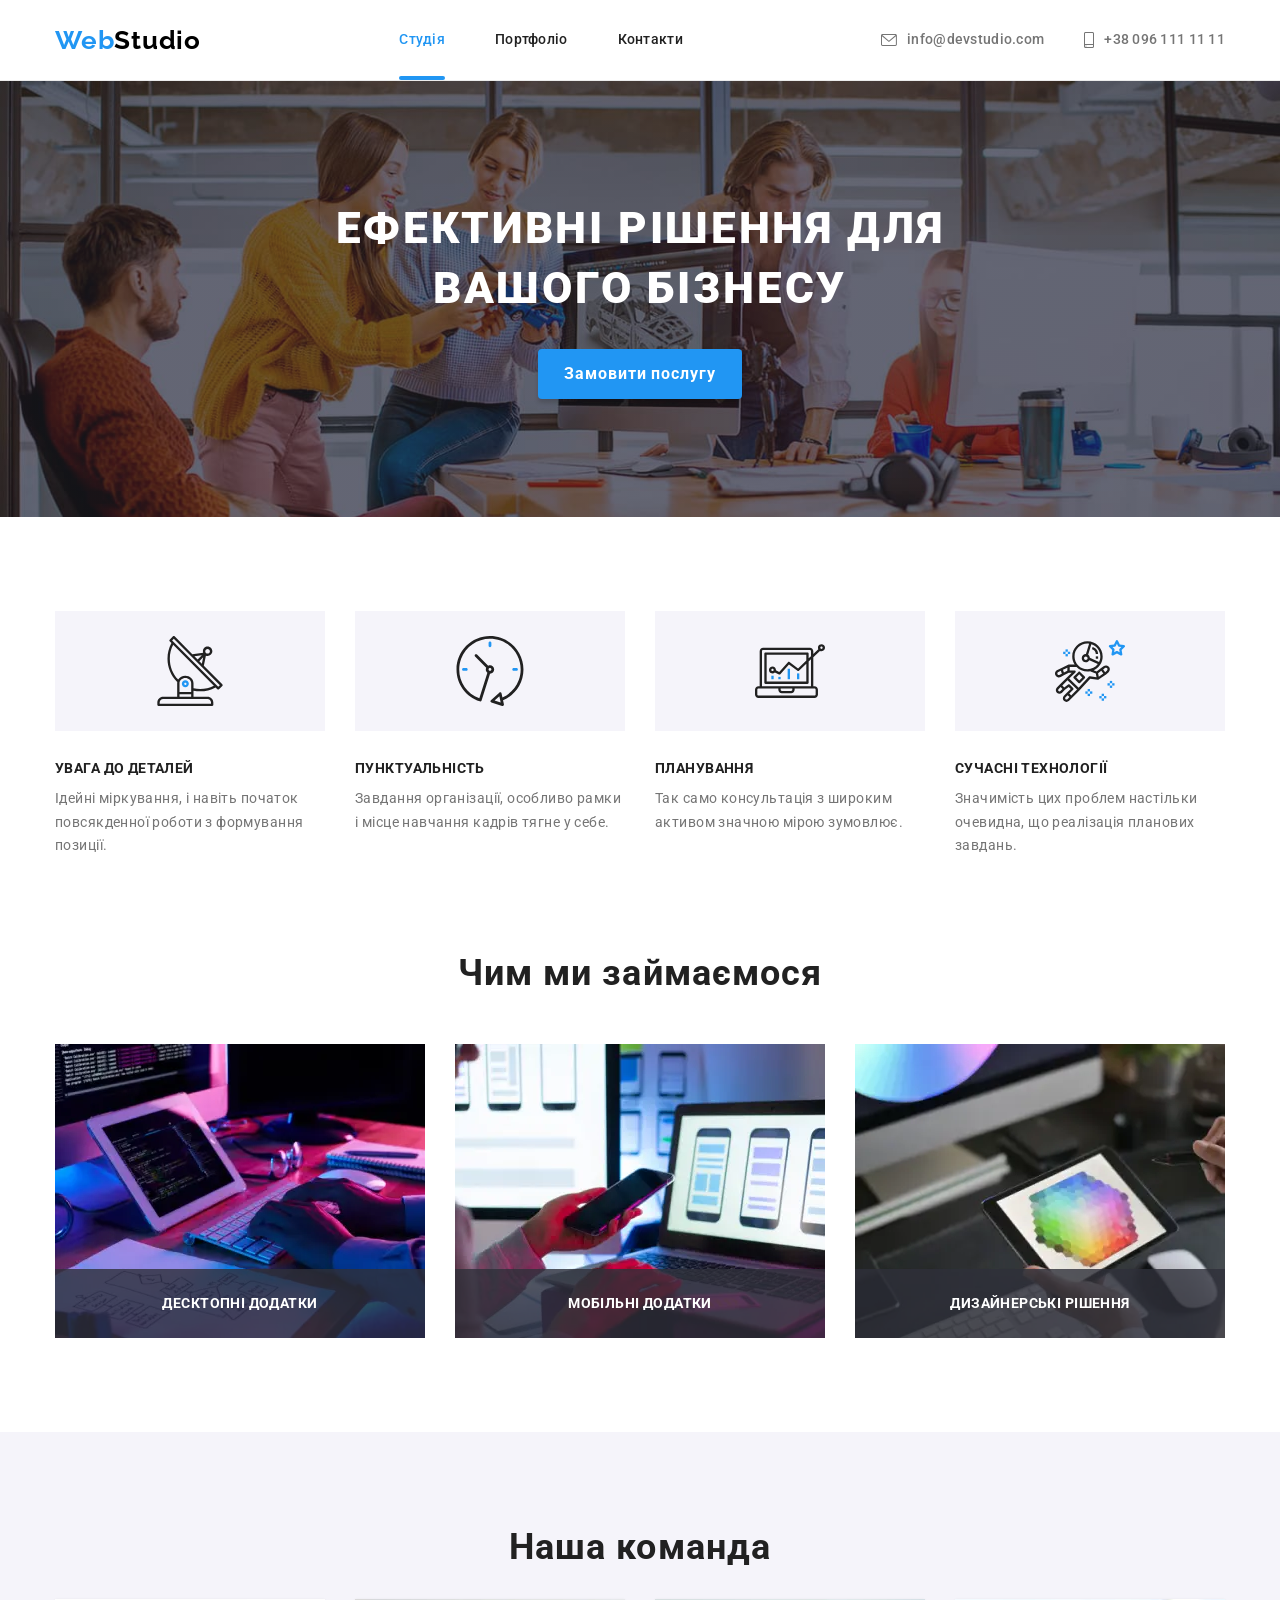
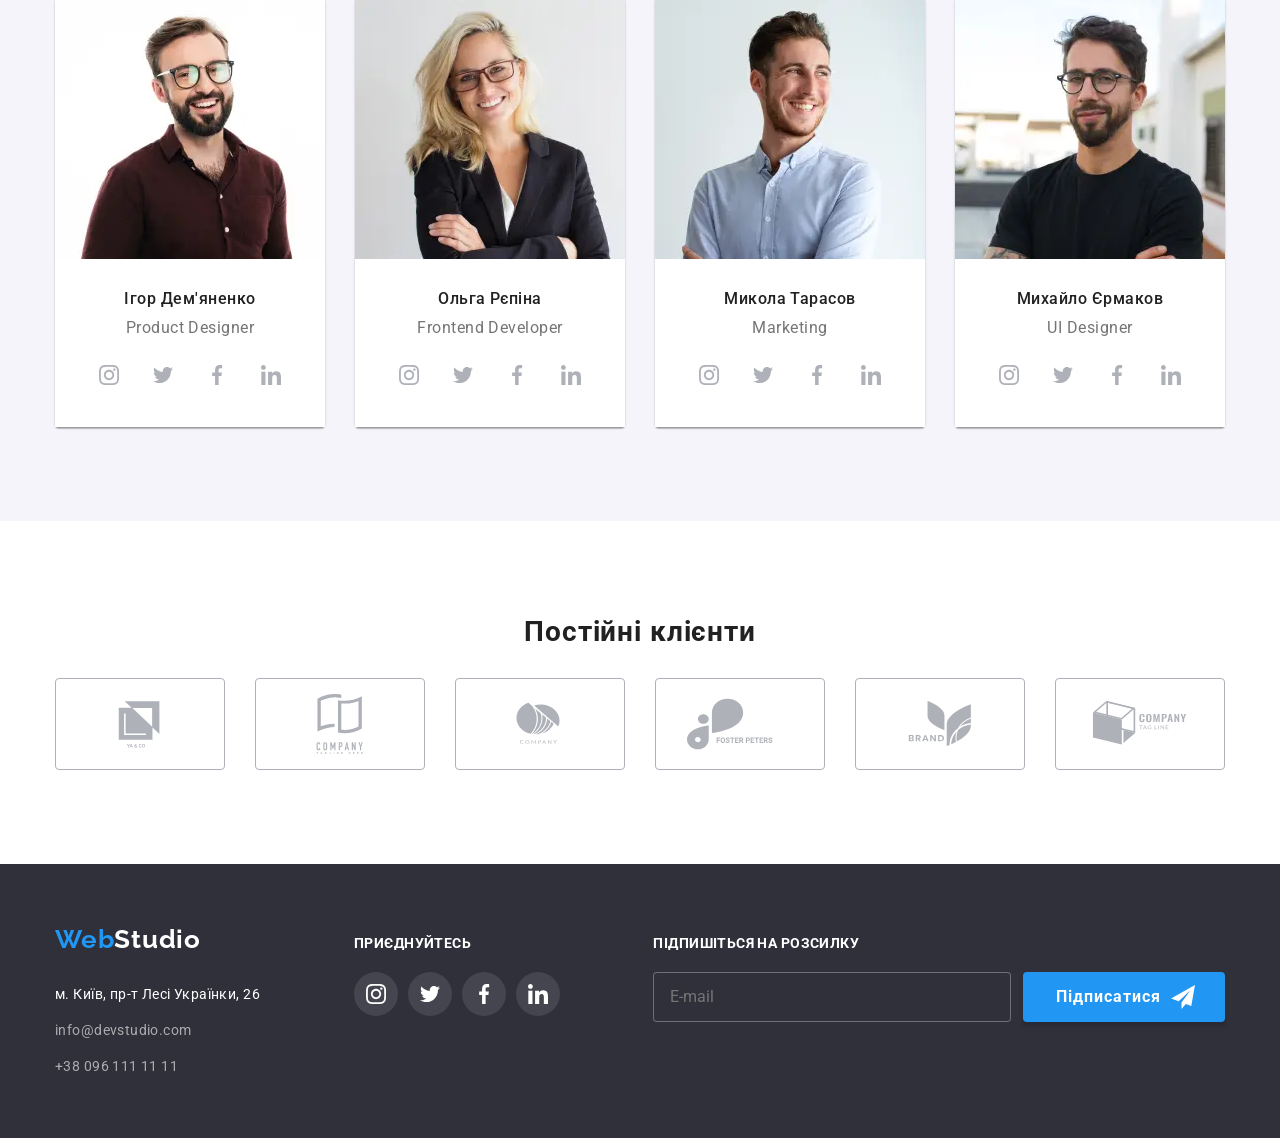
==== commit 9e9b3487: "upd 14.01" ====
--- a/index.html
+++ b/index.html
@@ -75,7 +75,7 @@
         <div class="mobile-menu__container container">
           <ul class="mobile-menu__list list">
             <li class="mobile-menu__item">
-              <a class="mobile-menu__link link" href="./index.html"
+              <a class="mobile-menu__link link active" href="./index.html"
                 >Студія</a
               >
             </li>
@@ -191,7 +191,7 @@
 
       <section class="section about">
         <div class="container">
-          <h2 class="second__title">Чим ми займаємося</h2>
+          <h2 class="second__title about__title">Чим ми займаємося</h2>
           <ul class="about-list list">
             <li class="about-list__item">
               <div class="about-list__wrapper">
@@ -256,7 +256,6 @@
                 <source 
                   srcset="./images/team1.jpg 1x, ./images/team1@2x.jpg 2x"
                   media="(min-width: 1200px)"/>
-
                 <source 
                   srcset="./images/team1-tablet.webp 1x, ./images/team1-tablet@2x.webp 2x" 
                   media="(min-width: 768px)"
@@ -268,7 +267,7 @@
                 <source 
                   srcset="./images/team1-mobile.webp 1x, ./images/team1-mobile@2x.webp 2x" 
                   media="(max-width: 767px)"
-                  type="image/webp" />
+                  type="image/webp"/>
                 <source 
                   srcset="./images/team1-mobile.jpg 1x, ./images/team1-mobile@2x.jpg 2x"
                   media="(max-width: 767px)"/>
@@ -442,6 +441,7 @@
                 </ul>
               </div>
             </li>
+            
             <li class="team-list__item">
 
               <picture>
@@ -449,7 +449,7 @@
                 <source 
                   srcset="./images/team4.webp 1x, ./images/team4@2x.webp 2x" 
                   media="(min-width: 1200px)"
-                  type="image/webp" />
+                  type="image/webp"/>
                 <source 
                   srcset="./images/team4.jpg 1x, ./images/team4@2x.jpg 2x"
                   media="(min-width: 1200px)"/>
--- a/css/main.min.css
+++ b/css/main.min.css
@@ -1 +1 @@
-:root{--primary-font-family: "Roboto", sans-serif;--secondary-font-family: "Raleway", sans-serif;--primary-text-color: #757575;--secondary-text-color: #212121;--white-color: #ffffff;--primary-lite-color: #f5f4fa;--secondary-lite-color: #f5f5f5;--third-lite-color: rgba(255, 255, 255, 0.6);--primary-dark-color: #000000;--secondary-dark-color: #2f303a;--primary-decor-color: #2196f3;--secondary-decor-color: #188ce8;--primary-border-color: #ececec;--secondary-border-color: #eeeeee;--icon-color: #afb1b8}.visual-hidden{position:absolute;width:1px;height:1px;margin:-1px;border:0;padding:0;white-space:nowrap;-webkit-clip-path:inset(100%);clip-path:inset(100%);overflow:hidden}body{background-color:var(--white-color);font-family:var(--primary-font-family);color:var(--primary-text-color)}h1,h2,h3,h4,h5,h6,p{margin-top:0;margin-bottom:0}ul,ol{margin-top:0;margin-bottom:0;padding-left:0}img{display:block}.link{text-decoration:none}.list{list-style:none}.second__title{font-weight:700;font-size:36px;line-height:1.17;letter-spacing:.03em;text-align:center;color:var(--secondary-text-color)}.section{padding-top:60px;padding-bottom:60px}@media screen and (min-width: 1200px){.section{padding-top:94px;padding-bottom:94px}}.container{padding-left:15px;padding-right:15px}@media screen and (min-width: 480px){.container{width:480px;margin-left:auto;margin-right:auto}}@media screen and (min-width: 768px){.container{width:768px}}@media screen and (min-width: 1200px){.container{width:1200px}}.primary-btn{height:50px;padding-left:24px;padding-right:24px;font-weight:700;font-size:16px;line-height:1.88;letter-spacing:.06em;cursor:pointer;border-color:rgba(0,0,0,0);border-radius:4px;-webkit-box-shadow:0px 4px 4px rgba(0,0,0,.15);box-shadow:0px 4px 4px rgba(0,0,0,.15);background-color:var(--primary-decor-color);color:var(--white-color);-webkit-transition:background-color 250ms cubic-bezier(0.4, 0, 0.2, 1);transition:background-color 250ms cubic-bezier(0.4, 0, 0.2, 1)}.primary-btn:hover,.primary-btn:focus{outline:none;background-color:var(--secondary-decor-color)}.header{border-bottom:1px solid var(--primary-border-color)}.header__container{display:-webkit-box;display:-ms-flexbox;display:flex;-webkit-box-align:center;-ms-flex-align:center;align-items:center;-webkit-box-pack:justify;-ms-flex-pack:justify;justify-content:space-between;min-height:60px}.logo{display:block;font-family:var(--secondary-font-family);font-weight:700;font-size:24px;line-height:1.17;letter-spacing:.03em;color:var(--primary-dark-color)}.logo__prefix{color:var(--primary-decor-color)}.footer__logo{margin-bottom:28px;color:var(--white-color)}@media screen and (max-width: 767px){.nav-list{display:none}.menu__open-btn{background-color:rgba(0,0,0,0);border:none;padding:0;margin-left:auto;line-height:0;fill:var(--secondary-text-color)}.menu__open-btn:hover,.menu__open-btn:focus{fill:var(--primary-decor-color)}}@media screen and (min-width: 768px){.nav{display:-webkit-box;display:-ms-flexbox;display:flex;-webkit-box-align:center;-ms-flex-align:center;align-items:center}.nav-list{display:-webkit-box;display:-ms-flexbox;display:flex}.nav-list__link{display:block;font-weight:500;font-size:14px;line-height:1.14;letter-spacing:.02em;padding-top:32px;padding-bottom:32px;color:var(--secondary-text-color);-webkit-transition:color 250ms cubic-bezier(0.4, 0, 0.2, 1);transition:color 250ms cubic-bezier(0.4, 0, 0.2, 1)}.nav-list__link:hover,.nav-list__link:focus{color:var(--primary-decor-color)}.nav-list__item:not(:last-child){margin-right:50px}.menu__open-btn{display:none}.mobile-menu{display:none}}.active-page{position:relative;color:var(--primary-decor-color)}.active-page::after{position:absolute;bottom:0;display:block;content:"";width:100%;height:4px;background:var(--primary-decor-color);border-radius:2px}@media screen and (max-width: 767px){.mobile-menu{position:absolute;top:0;right:0;width:100%;height:100vh;overflow:auto;opacity:0;visibility:hidden;pointer-events:none;background-color:#fff;z-index:999;-webkit-transition:opacity 250ms cubic-bezier(0.4, 0, 0.2, 1),visibility 250ms cubic-bezier(0.4, 0, 0.2, 1);transition:opacity 250ms cubic-bezier(0.4, 0, 0.2, 1),visibility 250ms cubic-bezier(0.4, 0, 0.2, 1)}.mobile-menu.is-open{opacity:1;visibility:visible;pointer-events:auto}.menu__close-btn{position:absolute;top:21px;right:25px;background-color:rgba(0,0,0,0);padding:0;border:none;line-height:0;-webkit-transition:fill 250ms cubic-bezier(0.4, 0, 0.2, 1);transition:fill 250ms cubic-bezier(0.4, 0, 0.2, 1)}.menu__close-btn:hover,.menu__close-btn:focus{fill:#2196f3}.mobile-menu__container{position:relative;padding:48px 40px}.mobile-menu__list{margin-bottom:306px}.mobile-menu__item{margin-bottom:32px}.mobile-menu__link{font-weight:500;font-size:40px;line-height:1.18;letter-spacing:.02em;color:#212121}.mobile-menu__link:hover,.mobile-menu__link:focus{color:#2196f3}.menu-contscts__item:not(:last-child){margin-bottom:32px}.menu-contscts__item:last-child{margin-bottom:64px}.phone.menu-contacts__link{font-weight:500;font-size:34px;line-height:1.18;letter-spacing:.02em;color:#2196f3}.mail.menu-contacts__link{font-weight:500;font-size:24px;line-height:1.17;letter-spacing:.02em;color:#757575}.menu-social__list{display:-webkit-box;display:-ms-flexbox;display:flex}.menu-social__item:not(:last-child)::after{content:"";margin-right:10px;margin-left:10px;width:22px;height:0px;border:1px solid rgba(33,33,33,.2);-webkit-transform:rotate(90deg);transform:rotate(90deg)}.menu-social__link{font-weight:500;font-size:18px;line-height:1.22;letter-spacing:.02em;color:#2196f3}}@media screen and (max-width: 767px){.contacts{display:none}}@media screen and (min-width: 768px){.contscts__item:not(:last-child){margin-bottom:10px}.contacts__link{display:-webkit-box;display:-ms-flexbox;display:flex;-webkit-box-align:center;-ms-flex-align:center;align-items:center;font-weight:500;font-size:14px;line-height:1.14;letter-spacing:.02em;color:var(--primary-text-color);-webkit-transition:color 250ms cubic-bezier(0.4, 0, 0.2, 1);transition:color 250ms cubic-bezier(0.4, 0, 0.2, 1)}.contacts__link:hover,.contacts__link:focus{color:var(--primary-decor-color)}.contacts__icon{margin-right:10px;fill:var(--primary-text-color);-webkit-transition:fill 250ms cubic-bezier(0.4, 0, 0.2, 1);transition:fill 250ms cubic-bezier(0.4, 0, 0.2, 1)}.contacts__link:hover .contacts__icon,.contacts__link:focus .contacts__icon{fill:var(--primary-decor-color)}}@media screen and (min-width: 1200px){.contacts{display:-webkit-box;display:-ms-flexbox;display:flex}.contscts__item:not(:last-child){margin-right:40px;margin-bottom:0}}.hero{background-image:-webkit-gradient(linear, left top, left bottom, from(rgba(47, 48, 58, 0.4)), to(rgba(47, 48, 58, 0.4))),url(../../images/hero-mobile.jpg);background-image:linear-gradient(rgba(47, 48, 58, 0.4), rgba(47, 48, 58, 0.4)),url(../../images/hero-mobile.jpg);background-size:cover;background-color:var(--secondary-dark-color);max-width:480px;padding-top:118px;padding-bottom:118px;margin-left:auto;margin-right:auto}@media(min-devixe-pixel-ratio: 2),(min-resolurion: 192dpi),(-webkit-min-device-pixel-ratio: 2),(min-resolution: 2dppx){.hero{background-image:-webkit-gradient(linear, left top, left bottom, from(rgba(47, 48, 58, 0.4)), to(rgba(47, 48, 58, 0.4))),url(../../images/hero-mobile@2x.jpg);background-image:linear-gradient(rgba(47, 48, 58, 0.4), rgba(47, 48, 58, 0.4)),url(../../images/hero-mobile@2x.jpg)}}@media screen and (min-width: 768px){.hero{background-image:-webkit-gradient(linear, left top, left bottom, from(rgba(47, 48, 58, 0.4)), to(rgba(47, 48, 58, 0.4))),url(../../images/hero-tablet.jpg);background-image:linear-gradient(rgba(47, 48, 58, 0.4), rgba(47, 48, 58, 0.4)),url(../../images/hero-tablet.jpg);max-width:768px}}@media screen and (min-width: 768px)and (min-devixe-pixel-ratio: 2),screen and (min-width: 768px)and (min-resolurion: 192dpi),screen and (min-width: 768px)and (-webkit-min-device-pixel-ratio: 2),screen and (min-width: 768px)and (min-resolution: 2dppx){.hero{background-image:-webkit-gradient(linear, left top, left bottom, from(rgba(47, 48, 58, 0.4)), to(rgba(47, 48, 58, 0.4))),url(../../images/hero-tablet@2x.jpg);background-image:linear-gradient(rgba(47, 48, 58, 0.4), rgba(47, 48, 58, 0.4)),url(../../images/hero-tablet@2x.jpg)}}@media screen and (min-width: 1200px){.hero{background-image:-webkit-gradient(linear, left top, left bottom, from(rgba(47, 48, 58, 0.4)), to(rgba(47, 48, 58, 0.4))),url(../../images/hero.jpg);background-image:linear-gradient(rgba(47, 48, 58, 0.4), rgba(47, 48, 58, 0.4)),url(../../images/hero.jpg);max-width:1200px}}@media screen and (min-width: 1200px)and (min-devixe-pixel-ratio: 2),screen and (min-width: 1200px)and (min-resolurion: 192dpi),screen and (min-width: 1200px)and (-webkit-min-device-pixel-ratio: 2),screen and (min-width: 1200px)and (min-resolution: 2dppx){.hero{background-image:-webkit-gradient(linear, left top, left bottom, from(rgba(47, 48, 58, 0.4)), to(rgba(47, 48, 58, 0.4))),url(../../images/hero@2x.jpg);background-image:linear-gradient(rgba(47, 48, 58, 0.4), rgba(47, 48, 58, 0.4)),url(../../images/hero@2x.jpg)}}.hero__title{font-weight:900;font-size:26px;line-height:1.62;text-align:center;letter-spacing:.06em;text-transform:uppercase;max-width:360px;margin-bottom:30px;margin-left:auto;margin-right:auto;color:var(--white-color)}@media screen and (min-width: 1200px){.hero__title{font-weight:900;font-size:44px;line-height:1.36;letter-spacing:.06em;text-transform:uppercase;max-width:696px;margin-bottom:30px;text-align:center;margin-left:auto;margin-right:auto;color:var(--white-color)}}.hero__btn{display:block;margin-left:auto;margin-right:auto}.preference-list__icon-wrapper{display:-webkit-box;display:-ms-flexbox;display:flex;-webkit-box-pack:center;-ms-flex-pack:center;justify-content:center;-webkit-box-align:center;-ms-flex-align:center;align-items:center;max-width:450px;height:120px;background-color:#f5f4fa;margin-bottom:30px}.preference-list__icon{height:70px;width:70px}.preference-list__title{font-weight:700;font-size:14px;line-height:1.14;letter-spacing:.03em;text-transform:uppercase;margin-bottom:10px;text-align:center;color:var(--secondary-text-color)}.preference-list__description{font-size:14px;line-height:1.71;letter-spacing:.03em}.preference-list__description:not(:last-child){margin-bottom:30px}@media screen and (min-width: 768px){.preference-list{display:-webkit-box;display:-ms-flexbox;display:flex;-ms-flex-wrap:wrap;flex-wrap:wrap;margin-left:-30px;margin-top:-30px}.preference-list__item{-ms-flex-preferred-size:calc((100% - 60px)/2);flex-basis:calc((100% - 60px)/2);margin-left:30px;margin-top:30px}.preference-list__icon-wrapper{width:354px}.preference-list__title{text-align:left}}@media screen and (min-width: 1200px){.preference-list__icon-wrapper{width:270px}.preference-list__item{-ms-flex-preferred-size:calc((100% - 120px)/4);flex-basis:calc((100% - 120px)/4)}}.about{display:none}@media screen and (min-width: 1200px){.about{display:block;padding-top:0}.about-list{display:-webkit-box;display:-ms-flexbox;display:flex;-ms-flex-wrap:wrap;flex-wrap:wrap;margin-left:-30px;margin-top:-30px}.about-list__item{-ms-flex-preferred-size:calc((100% - 90px)/3);flex-basis:calc((100% - 90px)/3);margin-left:30px;margin-top:30px}.about-list__wrapper{position:relative}.about-list__title-wrapper{position:absolute;bottom:0;width:100%;padding-top:27px;padding-bottom:27px;font-weight:700;font-size:14px;line-height:1.14;text-align:center;text-transform:uppercase;letter-spacing:.03em;color:var(--white-color);background:rgba(47,48,58,.8)}}.team{background-color:var(--primary-lite-color)}.team-list__item{max-width:450px;margin-top:30px;-webkit-box-shadow:0px 1px 3px rgba(0,0,0,.12),0px 1px 1px rgba(0,0,0,.14),0px 2px 1px rgba(0,0,0,.2);box-shadow:0px 1px 3px rgba(0,0,0,.12),0px 1px 1px rgba(0,0,0,.14),0px 2px 1px rgba(0,0,0,.2);border-radius:0px 0px 4px 4px}.team-list__item img{width:100%}.team-list__content-wrapper{padding-top:30px;padding-bottom:24px;text-align:center;background:var(--white-color)}.team-list__title{font-weight:500;font-size:16px;line-height:1.19;letter-spacing:.03em;margin-bottom:10px;color:var(--secondary-text-color)}.team-list__description{font-size:16px;line-height:1.19;letter-spacing:.03em;margin-bottom:16px}@media screen and (min-width: 768px){.team__title{padding-bottom:30px}.team-list{display:-webkit-box;display:-ms-flexbox;display:flex;-ms-flex-wrap:wrap;flex-wrap:wrap;margin-left:-30px;margin-top:-30px}.team-list__item{-ms-flex-preferred-size:calc((100% - 60px)/2);flex-basis:calc((100% - 60px)/2);margin-left:30px;margin-top:30px;-webkit-box-shadow:0px 1px 3px rgba(0,0,0,.12),0px 1px 1px rgba(0,0,0,.14),0px 2px 1px rgba(0,0,0,.2);box-shadow:0px 1px 3px rgba(0,0,0,.12),0px 1px 1px rgba(0,0,0,.14),0px 2px 1px rgba(0,0,0,.2);border-radius:0px 0px 4px 4px}}@media screen and (min-width: 1200px){.team-list__item{-ms-flex-preferred-size:calc((100% - 120px)/4);flex-basis:calc((100% - 120px)/4)}.team-list__content-wrapper{padding-bottom:30px}}.social-icon{display:-webkit-box;display:-ms-flexbox;display:flex;-webkit-box-pack:center;-ms-flex-pack:center;justify-content:center}.social-icon__item:not(:last-child){margin-right:10px}.social-icon__link{display:-webkit-box;display:-ms-flexbox;display:flex;-webkit-box-align:center;-ms-flex-align:center;align-items:center;-webkit-box-pack:center;-ms-flex-pack:center;justify-content:center;width:44px;height:44px;border-radius:50%;-webkit-transition:background-color 250ms cubic-bezier(0.4, 0, 0.2, 1);transition:background-color 250ms cubic-bezier(0.4, 0, 0.2, 1)}.social-icon__link:hover,.social-icon__link:focus{background-color:var(--primary-decor-color)}.social-icon__img{fill:var(--icon-color);-webkit-transition:fill 250ms cubic-bezier(0.4, 0, 0.2, 1);transition:fill 250ms cubic-bezier(0.4, 0, 0.2, 1)}.social-icon__link:hover .social-icon__img,.social-icon__link:focus .social-icon__img{fill:var(--white-color)}.social-icon__link_theme_dark{background:rgba(255,255,255,.1)}.social-icon__img_theme_dark{fill:var(--white-color)}.twitter-icon{width:44px;height:44px}.instagram-icon,.facebook-icon,.linkedin-icon{width:20px;height:20px}.clients-list{display:-webkit-box;display:-ms-flexbox;display:flex;-ms-flex-wrap:wrap;flex-wrap:wrap;margin-left:-30px;margin-top:-30px}.clients__title{margin-bottom:30px;font-size:28px;line-height:1.18}.clients-list__item{-ms-flex-preferred-size:calc((100% - 60px)/2);flex-basis:calc((100% - 60px)/2);margin-left:30px;margin-top:30px}.clients-list__link{display:-webkit-box;display:-ms-flexbox;display:flex;-webkit-box-align:center;-ms-flex-align:center;align-items:center;-webkit-box-pack:center;-ms-flex-pack:center;justify-content:center;height:92px;width:210px;border:1px solid #afb1b8;border-radius:4px;-webkit-transition:border-color 250ms cubic-bezier(0.4, 0, 0.2, 1);transition:border-color 250ms cubic-bezier(0.4, 0, 0.2, 1)}.clients-list__link:hover,.clients-list__link:focus{border-color:#2196f3}.clients-list__img{height:60px;width:106px;fill:var(--icon-color);-webkit-transition:fill 250ms cubic-bezier(0.4, 0, 0.2, 1);transition:fill 250ms cubic-bezier(0.4, 0, 0.2, 1)}.clients-list__link:hover .clients-list__img,.clients-list__link:focus .clients-list__img{fill:var(--primary-decor-color)}@media screen and (min-width: 768px){.clients-list__item{-ms-flex-preferred-size:calc((100% - 90px)/3);flex-basis:calc((100% - 90px)/3)}.clients-list__link{height:92px;width:226px}}@media screen and (min-width: 1200px){.clients-list__item{-ms-flex-preferred-size:calc((100% - 180px)/6);flex-basis:calc((100% - 180px)/6)}.clients-list__link{height:92px;width:170px}}.portfolio-filter{display:-webkit-box;display:-ms-flexbox;display:flex;-ms-flex-wrap:wrap;flex-wrap:wrap;margin-bottom:40px}.portfolio-filter__item:not(:last-child){margin-right:8px}.portfolio-filter__item:nth-child(3){margin-right:120px}.portfolio-filter__item:nth-child(n+4){margin-top:15px}.portfolio-filter__btn{border:none;cursor:pointer;font-weight:500;font-size:16px;line-height:1.63;text-align:center;letter-spacing:.03em;padding:6px 22px;border-radius:4px;color:var(--secondary-text-color);background-color:var(--primary-lite-color);-webkit-transition:background-color 250ms cubic-bezier(0.4, 0, 0.2, 1),color 250ms cubic-bezier(0.4, 0, 0.2, 1),-webkit-box-shadow 250ms cubic-bezier(0.4, 0, 0.2, 1);transition:background-color 250ms cubic-bezier(0.4, 0, 0.2, 1),color 250ms cubic-bezier(0.4, 0, 0.2, 1),-webkit-box-shadow 250ms cubic-bezier(0.4, 0, 0.2, 1);transition:background-color 250ms cubic-bezier(0.4, 0, 0.2, 1),color 250ms cubic-bezier(0.4, 0, 0.2, 1),box-shadow 250ms cubic-bezier(0.4, 0, 0.2, 1);transition:background-color 250ms cubic-bezier(0.4, 0, 0.2, 1),color 250ms cubic-bezier(0.4, 0, 0.2, 1),box-shadow 250ms cubic-bezier(0.4, 0, 0.2, 1),-webkit-box-shadow 250ms cubic-bezier(0.4, 0, 0.2, 1)}.portfolio-filter__btn:hover,.portfolio-filter__btn:focus{background-color:var(--primary-decor-color);color:var(--white-color);-webkit-box-shadow:0px 3px 1px rgba(0,0,0,.1),0px 1px 2px rgba(0,0,0,.08),0px 2px 2px rgba(0,0,0,.12);box-shadow:0px 3px 1px rgba(0,0,0,.1),0px 1px 2px rgba(0,0,0,.08),0px 2px 2px rgba(0,0,0,.12)}.portfolio-list{margin-top:-30px}.portfolio-list__item{margin-top:30px}.portfolio-list__link{display:block;-webkit-transition:-webkit-box-shadow 250ms cubic-bezier(0.4, 0, 0.2, 1);transition:-webkit-box-shadow 250ms cubic-bezier(0.4, 0, 0.2, 1);transition:box-shadow 250ms cubic-bezier(0.4, 0, 0.2, 1);transition:box-shadow 250ms cubic-bezier(0.4, 0, 0.2, 1), -webkit-box-shadow 250ms cubic-bezier(0.4, 0, 0.2, 1)}.portfolio-list__link:hover{-webkit-box-shadow:0px 1px 1px rgba(0,0,0,.12),0px 4px 4px rgba(0,0,0,.06),1px 4px 6px rgba(0,0,0,.16);box-shadow:0px 1px 1px rgba(0,0,0,.12),0px 4px 4px rgba(0,0,0,.06),1px 4px 6px rgba(0,0,0,.16)}.portfolio-thumb{position:relative;overflow:hidden;z-index:99}.portfolio-list__overlay{position:absolute;height:100%;width:100%;top:0;left:0;padding:63px 24px;font-weight:400;font-size:18px;line-height:1.56;letter-spacing:.03em;color:#fff;background:rgba(33,150,243,.9);-webkit-transform:translateY(100%);transform:translateY(100%);-webkit-transition:-webkit-transform 250ms cubic-bezier(0.4, 0, 0.2, 1);transition:-webkit-transform 250ms cubic-bezier(0.4, 0, 0.2, 1);transition:transform 250ms cubic-bezier(0.4, 0, 0.2, 1);transition:transform 250ms cubic-bezier(0.4, 0, 0.2, 1), -webkit-transform 250ms cubic-bezier(0.4, 0, 0.2, 1)}.portfolio-list__link:hover .portfolio-list__overlay{-webkit-transform:translateY(0);transform:translateY(0)}.portfolio-wrapper{padding:20px 24px 20px 24px;border:1px solid var(--secondary-border-color);border-top:0}.portfolio-list__title{font-weight:700;font-size:18px;line-height:2;letter-spacing:.06em;margin-bottom:4px;color:var(--secondary-text-color)}.portfolio-list__type{font-size:16px;line-height:1.88;letter-spacing:.03em;color:var(--primary-text-color)}@media screen and (min-width: 768px){.portfolio-filter{-webkit-box-pack:center;-ms-flex-pack:center;justify-content:center}.portfolio-filter__item:nth-child(3){margin-right:8px}.portfolio-filter__item:nth-child(n+4){margin-top:0}.portfolio-list{display:-webkit-box;display:-ms-flexbox;display:flex;-ms-flex-wrap:wrap;flex-wrap:wrap;margin-left:-30px}.portfolio-list__item{max-width:354px;-ms-flex-preferred-size:calc((100% - 60px)/2);flex-basis:calc((100% - 60px)/2);margin-left:30px}}@media screen and (min-width: 1200px){.portfolio-list__item{-ms-flex-preferred-size:calc((100% - 90px)/3);flex-basis:calc((100% - 90px)/3)}}.footer{background-color:var(--secondary-dark-color);padding-top:60px;padding-bottom:60px}.footer-container{text-align:center}.footer-address{display:-webkit-box;display:-ms-flexbox;display:flex;-webkit-box-orient:vertical;-webkit-box-direction:normal;-ms-flex-direction:column;flex-direction:column;font-style:normal;font-size:14px;line-height:1.71;letter-spacing:.03em;color:var(--white-color)}.footer-address__link{margin-top:12px;color:var(--third-lite-color)}.footer-social{margin-top:60px}.footer-social__title{font-weight:700;font-size:14px;line-height:1.14;letter-spacing:.03em;text-transform:uppercase;margin-bottom:20px;color:var(--white-color)}.subscribe-form__title{font-weight:700;font-size:14px;line-height:1.14;letter-spacing:.03em;text-transform:uppercase;color:var(--white-color);margin-bottom:20px}.subscribe-form{margin-top:60px}.subscribe-form__input{display:block;height:50px;width:450px;border:1px solid rgba(255,255,255,.3);border-radius:4px;color:rgba(255,255,255,.6);background:#2f303a;margin-bottom:20px}.subscribe-form__btn{position:relative;padding-left:31px;padding-right:62px;text-align:left}.subscribe-form__icon{position:absolute;width:24px;height:24px;top:50%;right:28px;-webkit-transform:translateY(-50%);transform:translateY(-50%)}@media screen and (min-width: 768px){.footer-container{display:-webkit-box;display:-ms-flexbox;display:flex;-webkit-box-align:baseline;-ms-flex-align:baseline;align-items:baseline;-ms-flex-wrap:wrap;flex-wrap:wrap;-webkit-box-pack:center;-ms-flex-pack:center;justify-content:center}.footer-contacts{margin-right:165px}.footer-social{margin-top:0}.subscribe-form{margin-left:auto;margin-right:auto}}@media screen and (min-width: 1200px){.footer-container{text-align:left}.footer-contacts{margin-right:94px}.subscribe-form{margin-top:0;margin-right:0}.subscribe-form-thumb{display:-webkit-box;display:-ms-flexbox;display:flex}.subscribe-form__input{width:358px;margin-right:12px;padding-left:16px}}.backdrop{position:fixed;top:0;left:0;height:100vh;width:100vw;opacity:1;background-color:rgba(0,0,0,.5);-webkit-transition:opacity 500ms cubic-bezier(0.4, 0, 0.2, 1),visibility 500ms cubic-bezier(0.4, 0, 0.2, 1);transition:opacity 500ms cubic-bezier(0.4, 0, 0.2, 1),visibility 500ms cubic-bezier(0.4, 0, 0.2, 1)}.backdrop.is-hidden{opacity:0;visibility:hidden;pointer-events:none}.modal{position:absolute;width:450px;padding:40px;top:50%;left:50%;-webkit-transform:translate(-50%, -50%);transform:translate(-50%, -50%);background-color:#fff;opacity:1;-webkit-box-shadow:0px 1px 3px rgba(0,0,0,.12),0px 1px 1px rgba(0,0,0,.14),0px 2px 1px rgba(0,0,0,.2);box-shadow:0px 1px 3px rgba(0,0,0,.12),0px 1px 1px rgba(0,0,0,.14),0px 2px 1px rgba(0,0,0,.2);border-radius:4px;-webkit-transition:opacity 500ms cubic-bezier(0.4, 0, 0.2, 1),-webkit-transform 500ms cubic-bezier(0.4, 0, 0.2, 1);transition:opacity 500ms cubic-bezier(0.4, 0, 0.2, 1),-webkit-transform 500ms cubic-bezier(0.4, 0, 0.2, 1);transition:transform 500ms cubic-bezier(0.4, 0, 0.2, 1),opacity 500ms cubic-bezier(0.4, 0, 0.2, 1);transition:transform 500ms cubic-bezier(0.4, 0, 0.2, 1),opacity 500ms cubic-bezier(0.4, 0, 0.2, 1),-webkit-transform 500ms cubic-bezier(0.4, 0, 0.2, 1)}.is-hidden .modal{-webkit-transform:translate(-50%, -50%) scale(0.7);transform:translate(-50%, -50%) scale(0.7);opacity:0}@media screen and (min-width: 1200px){.modal{width:528px}}.modal__close_btn{position:absolute;top:8px;right:8px;height:30px;width:30px;padding:0;display:-webkit-box;display:-ms-flexbox;display:flex;-webkit-box-align:center;-ms-flex-align:center;align-items:center;-webkit-box-pack:center;-ms-flex-pack:center;justify-content:center;cursor:pointer;background-color:rgba(0,0,0,0);border:1px solid rgba(0,0,0,.1);border-radius:50%;-webkit-transition:fill 250ms cubic-bezier(0.4, 0, 0.2, 1);transition:fill 250ms cubic-bezier(0.4, 0, 0.2, 1)}.modal__close_btn:hover,.modal__close_btn:focus{fill:var(--secondary-decor-color)}.person-form__title{margin-bottom:30px;font-weight:700;font-size:20px;line-height:1.5;text-align:center;letter-spacing:.03em;color:var(--secondary-text-color)}@media screen and (min-width: 1200px){.person-form__title{margin-bottom:12px;line-height:1.15}}.person-form__text{display:block;font-weight:400;font-size:12px;line-height:1.17;letter-spacing:.01em}.input-wrapper{position:relative;display:block;height:40px;padding:0;margin-top:4px;margin-bottom:10px}.person-form__input{width:100%;height:100%;padding:0;padding-left:42px;border:1px solid rgba(33,33,33,.2);border-radius:4px;outline:none;-webkit-transition:border-color 250ms cubic-bezier(0.4, 0, 0.2, 1);transition:border-color 250ms cubic-bezier(0.4, 0, 0.2, 1)}.person-form__input:focus{border-color:var(--secondary-decor-color)}.person-form__icon{position:absolute;top:50%;left:15px;padding:0;-webkit-transform:translateY(-50%);transform:translateY(-50%);-webkit-transition:fill 250ms cubic-bezier(0.4, 0, 0.2, 1);transition:fill 250ms cubic-bezier(0.4, 0, 0.2, 1)}.person-form__input:focus+.person-form__icon{fill:var(--secondary-decor-color)}.person-form__message{width:100%;height:120px;padding:12px 16px;margin-top:4px;margin-bottom:20px;border:1px solid rgba(33,33,33,.2);border-radius:4px;resize:none;outline:none;-webkit-transition:border-color 250ms cubic-bezier(0.4, 0, 0.2, 1);transition:border-color 250ms cubic-bezier(0.4, 0, 0.2, 1)}.person-form__message:focus{border-color:var(--secondary-decor-color)}.person-form__message::-webkit-input-placeholder{font-weight:400;font-size:12px;line-height:1.17;letter-spacing:.01em;color:rgba(117,117,117,.5)}.person-form__message::-moz-placeholder{font-weight:400;font-size:12px;line-height:1.17;letter-spacing:.01em;color:rgba(117,117,117,.5)}.person-form__message:-ms-input-placeholder{font-weight:400;font-size:12px;line-height:1.17;letter-spacing:.01em;color:rgba(117,117,117,.5)}.person-form__message::-ms-input-placeholder{font-weight:400;font-size:12px;line-height:1.17;letter-spacing:.01em;color:rgba(117,117,117,.5)}.person-form__message::placeholder{font-weight:400;font-size:12px;line-height:1.17;letter-spacing:.01em;color:rgba(117,117,117,.5)}.person-checkbox__text{font-weight:400;font-size:12px;line-height:1.17;letter-spacing:.03em}.person-checkbox__text>.person-checkbox__link{color:var(--primary-decor-color)}.person-checkbox__label{display:-webkit-box;display:-ms-flexbox;display:flex;-webkit-box-align:center;-ms-flex-align:center;align-items:center;-webkit-box-pack:center;-ms-flex-pack:center;justify-content:center}.person-checkbox__label::before{display:inline-block;height:15px;width:16px;margin-right:7px;outline:1px solid #212121;cursor:pointer;content:""}.person-checkbox__input:focus+.person-checkbox__label::before{outline:1px solid #188ce8}.person-checkbox__input:checked+.person-checkbox__label::before{outline:none;background-image:url("../images/check.svg")}.person-form__btn{display:block;margin-left:auto;margin-right:auto;margin-top:30px;padding-left:52px;padding-right:52px}/*# sourceMappingURL=main.min.css.map */+:root{--primary-font-family: "Roboto", sans-serif;--secondary-font-family: "Raleway", sans-serif;--primary-text-color: #757575;--secondary-text-color: #212121;--white-color: #ffffff;--primary-lite-color: #f5f4fa;--secondary-lite-color: #f5f5f5;--third-lite-color: rgba(255, 255, 255, 0.6);--primary-dark-color: #000000;--secondary-dark-color: #2f303a;--primary-decor-color: #2196f3;--secondary-decor-color: #188ce8;--primary-border-color: #ececec;--secondary-border-color: #eeeeee;--icon-color: #afb1b8}.visual-hidden{position:absolute;width:1px;height:1px;margin:-1px;border:0;padding:0;white-space:nowrap;-webkit-clip-path:inset(100%);clip-path:inset(100%);overflow:hidden}body{background-color:var(--white-color);font-family:var(--primary-font-family);color:var(--primary-text-color)}h1,h2,h3,h4,h5,h6,p{margin-top:0;margin-bottom:0}ul,ol{margin-top:0;margin-bottom:0;padding-left:0}img{display:block}.link{text-decoration:none}.list{list-style:none}.second__title{font-weight:700;font-size:36px;line-height:1.17;letter-spacing:.03em;text-align:center;color:var(--secondary-text-color)}.section{padding-top:60px;padding-bottom:60px}@media screen and (min-width: 1200px){.section{padding-top:94px;padding-bottom:94px}}.container{padding-left:15px;padding-right:15px}@media screen and (min-width: 480px){.container{width:480px;margin-left:auto;margin-right:auto}}@media screen and (min-width: 768px){.container{width:768px}}@media screen and (min-width: 1200px){.container{width:1200px;padding-left:15px;padding-right:15px}}@media screen and (min-width: 1600px){.container{width:1600px;padding-left:215px;padding-right:215px}}.primary-btn{height:50px;padding-left:24px;padding-right:24px;font-weight:700;font-size:16px;line-height:1.88;letter-spacing:.06em;cursor:pointer;border-color:rgba(0,0,0,0);border-radius:4px;-webkit-box-shadow:0px 4px 4px rgba(0,0,0,.15);box-shadow:0px 4px 4px rgba(0,0,0,.15);background-color:var(--primary-decor-color);color:var(--white-color);-webkit-transition:background-color 250ms cubic-bezier(0.4, 0, 0.2, 1);transition:background-color 250ms cubic-bezier(0.4, 0, 0.2, 1)}.primary-btn:hover,.primary-btn:focus{outline:none;background-color:var(--secondary-decor-color)}.header{border-bottom:1px solid var(--primary-border-color)}.header__container{display:-webkit-box;display:-ms-flexbox;display:flex;-webkit-box-align:center;-ms-flex-align:center;align-items:center;-webkit-box-pack:justify;-ms-flex-pack:justify;justify-content:space-between;min-height:60px}.logo{display:block;font-family:var(--secondary-font-family);font-weight:700;font-size:24px;line-height:1.17;letter-spacing:.03em;color:var(--primary-dark-color)}.logo__prefix{color:var(--primary-decor-color)}.footer__logo{margin-bottom:28px;color:var(--white-color)}@media screen and (min-width: 1200px){.logo{font-size:26px;line-height:1.19}}.nav-list{display:none}.menu__open-btn{background-color:rgba(0,0,0,0);border:none;padding:0;margin-left:auto;line-height:0;fill:var(--secondary-text-color)}.menu__open-btn:hover,.menu__open-btn:focus{fill:var(--primary-decor-color)}@media screen and (min-width: 768px){.nav{display:-webkit-box;display:-ms-flexbox;display:flex;-webkit-box-align:center;-ms-flex-align:center;align-items:center}.nav-list{display:-webkit-box;display:-ms-flexbox;display:flex}.nav-list__link{display:block;font-weight:500;font-size:14px;line-height:1.14;letter-spacing:.02em;padding-top:32px;padding-bottom:32px;color:var(--secondary-text-color);-webkit-transition:color 250ms cubic-bezier(0.4, 0, 0.2, 1);transition:color 250ms cubic-bezier(0.4, 0, 0.2, 1)}.nav-list__link:hover,.nav-list__link:focus{color:var(--primary-decor-color)}.nav-list__item:not(:last-child){margin-right:50px}.menu__open-btn{display:none}.mobile-menu{display:none}}.active-page{position:relative;color:var(--primary-decor-color)}.active-page::after{position:absolute;bottom:0;display:block;content:"";width:100%;height:4px;background:var(--primary-decor-color);border-radius:2px}.mobile-menu{position:absolute;top:0;right:0;width:100vw;height:100vh;overflow:auto;opacity:0;visibility:hidden;pointer-events:none;background-color:#fff;z-index:999;-webkit-transition:opacity 250ms cubic-bezier(0.4, 0, 0.2, 1),visibility 250ms cubic-bezier(0.4, 0, 0.2, 1);transition:opacity 250ms cubic-bezier(0.4, 0, 0.2, 1),visibility 250ms cubic-bezier(0.4, 0, 0.2, 1)}.mobile-menu.is-open{opacity:1;visibility:visible;pointer-events:auto}.menu__close-btn{position:absolute;top:21px;right:25px;background-color:rgba(0,0,0,0);padding:0;border:none;line-height:0;-webkit-transition:fill 250ms cubic-bezier(0.4, 0, 0.2, 1);transition:fill 250ms cubic-bezier(0.4, 0, 0.2, 1)}.menu__close-btn:hover,.menu__close-btn:focus{fill:#2196f3}.mobile-menu__container{position:relative;padding:48px 40px}.mobile-menu__list{margin-bottom:306px}.mobile-menu__item{margin-bottom:32px}.mobile-menu__link{font-weight:500;font-size:40px;line-height:1.18;letter-spacing:.02em;color:#212121}.mobile-menu__link:hover,.mobile-menu__link:focus{color:#2196f3}.menu-contscts__item:not(:last-child){margin-bottom:32px}.menu-contscts__item:last-child{margin-bottom:64px}.phone.menu-contacts__link{font-weight:500;font-size:26px;line-height:1.18;letter-spacing:.02em;color:#2196f3}.mail.menu-contacts__link{font-weight:500;font-size:24px;line-height:1.17;letter-spacing:.02em;color:#757575}.menu-social__list{display:-webkit-box;display:-ms-flexbox;display:flex}.menu-social__item:not(:last-child)::after{content:"";margin-right:10px;margin-left:10px;width:22px;height:0px;border:1px solid rgba(33,33,33,.2);-webkit-transform:rotate(90deg);transform:rotate(90deg)}.menu-social__link{font-weight:500;font-size:12px;line-height:1.22;letter-spacing:.02em;color:#2196f3}.mobile-menu__link.active{color:#2196f3}@media screen and (min-width: 480px){.phone.menu-contacts__link{font-size:34px}.menu-social__link{font-size:18px}}.contacts{display:none}@media screen and (min-width: 768px){.contacts{display:block}.contscts__item:not(:last-child){margin-bottom:10px}.contacts__link{display:-webkit-box;display:-ms-flexbox;display:flex;-webkit-box-align:center;-ms-flex-align:center;align-items:center;font-weight:500;font-size:14px;line-height:1.14;letter-spacing:.02em;color:var(--primary-text-color);-webkit-transition:color 250ms cubic-bezier(0.4, 0, 0.2, 1);transition:color 250ms cubic-bezier(0.4, 0, 0.2, 1)}.contacts__link:hover,.contacts__link:focus{color:var(--primary-decor-color)}.contacts__icon{margin-right:10px;fill:var(--primary-text-color);-webkit-transition:fill 250ms cubic-bezier(0.4, 0, 0.2, 1);transition:fill 250ms cubic-bezier(0.4, 0, 0.2, 1)}.contacts__link:hover .contacts__icon,.contacts__link:focus .contacts__icon{fill:var(--primary-decor-color)}}@media screen and (min-width: 1200px){.contacts{display:-webkit-box;display:-ms-flexbox;display:flex}.contscts__item:not(:last-child){margin-right:40px;margin-bottom:0}}.hero{background-image:-webkit-gradient(linear, left top, left bottom, from(rgba(47, 48, 58, 0.4)), to(rgba(47, 48, 58, 0.4))),url(../images/hero-mobile.jpg);background-image:linear-gradient(rgba(47, 48, 58, 0.4), rgba(47, 48, 58, 0.4)),url(../images/hero-mobile.jpg);background-size:cover;background-color:var(--secondary-dark-color);max-width:480px;padding-top:118px;padding-bottom:118px;margin-left:auto;margin-right:auto}.hero__title{font-weight:900;font-size:24px;line-height:1.62;text-align:center;letter-spacing:.06em;text-transform:uppercase;max-width:360px;margin-bottom:30px;margin-left:auto;margin-right:auto;color:var(--white-color)}.hero__btn{display:block;margin-left:auto;margin-right:auto}@media(min-devixe-pixel-ratio: 2),(min-resolurion: 192dpi),(-webkit-min-device-pixel-ratio: 2),(min-resolution: 2dppx){.hero{background-image:-webkit-gradient(linear, left top, left bottom, from(rgba(47, 48, 58, 0.4)), to(rgba(47, 48, 58, 0.4))),url(../images/hero-mobile@2x.jpg);background-image:linear-gradient(rgba(47, 48, 58, 0.4), rgba(47, 48, 58, 0.4)),url(../images/hero-mobile@2x.jpg)}}@media screen and (min-width: 480px){.hero__title{font-size:26px}}@media screen and (min-width: 768px){.hero{background-image:-webkit-gradient(linear, left top, left bottom, from(rgba(47, 48, 58, 0.4)), to(rgba(47, 48, 58, 0.4))),url(../images/hero-tablet.jpg);background-image:linear-gradient(rgba(47, 48, 58, 0.4), rgba(47, 48, 58, 0.4)),url(../images/hero-tablet.jpg);max-width:768px}}@media screen and (min-width: 768px)and (min-devixe-pixel-ratio: 2),screen and (min-width: 768px)and (min-resolurion: 192dpi),screen and (min-width: 768px)and (-webkit-min-device-pixel-ratio: 2),screen and (min-width: 768px)and (min-resolution: 2dppx){.hero{background-image:-webkit-gradient(linear, left top, left bottom, from(rgba(47, 48, 58, 0.4)), to(rgba(47, 48, 58, 0.4))),url(../images/hero-tablet@2x.jpg);background-image:linear-gradient(rgba(47, 48, 58, 0.4), rgba(47, 48, 58, 0.4)),url(../images/hero-tablet@2x.jpg)}}@media screen and (min-width: 1200px){.hero{background-image:-webkit-gradient(linear, left top, left bottom, from(rgba(47, 48, 58, 0.4)), to(rgba(47, 48, 58, 0.4))),url(../images/hero.jpg);background-image:linear-gradient(rgba(47, 48, 58, 0.4), rgba(47, 48, 58, 0.4)),url(../images/hero.jpg);max-width:1600px}.hero__title{font-weight:900;font-size:44px;line-height:1.36;letter-spacing:.06em;text-transform:uppercase;max-width:696px;margin-bottom:30px;text-align:center;margin-left:auto;margin-right:auto;color:var(--white-color)}}@media screen and (min-width: 1200px)and (min-devixe-pixel-ratio: 2),screen and (min-width: 1200px)and (min-resolurion: 192dpi),screen and (min-width: 1200px)and (-webkit-min-device-pixel-ratio: 2),screen and (min-width: 1200px)and (min-resolution: 2dppx){.hero{background-image:-webkit-gradient(linear, left top, left bottom, from(rgba(47, 48, 58, 0.4)), to(rgba(47, 48, 58, 0.4))),url(../images/hero@2x.jpg);background-image:linear-gradient(rgba(47, 48, 58, 0.4), rgba(47, 48, 58, 0.4)),url(../images/hero@2x.jpg)}}.preference-list{margin-top:-30px}.preference-list__item{margin-top:30px}.preference-list__icon-wrapper{display:-webkit-box;display:-ms-flexbox;display:flex;-webkit-box-pack:center;-ms-flex-pack:center;justify-content:center;-webkit-box-align:center;-ms-flex-align:center;align-items:center;max-width:450px;height:120px;background-color:#f5f4fa;margin-bottom:30px}.preference-list__icon{height:70px;width:70px}.preference-list__title{font-weight:700;font-size:14px;line-height:1.14;letter-spacing:.03em;text-transform:uppercase;margin-bottom:10px;text-align:center;color:var(--secondary-text-color)}.preference-list__description{font-size:12px;line-height:1.71;letter-spacing:.03em}.preference-list__description:not(:last-child){margin-bottom:30px}@media screen and (min-width: 768px){.preference-list{display:-webkit-box;display:-ms-flexbox;display:flex;-ms-flex-wrap:wrap;flex-wrap:wrap;margin-left:-30px}.preference-list__item{-ms-flex-preferred-size:calc((100% - 60px)/2);flex-basis:calc((100% - 60px)/2);margin-left:30px}.preference-list__icon-wrapper{width:354px}.preference-list__title{text-align:left}.preference-list__description{font-size:14px}}@media screen and (min-width: 1200px){.preference-list__icon-wrapper{width:270px}.preference-list__item{-ms-flex-preferred-size:calc((100% - 120px)/4);flex-basis:calc((100% - 120px)/4)}}.about{display:none}@media screen and (min-width: 1200px){.about{display:block;padding-top:0}.about__title{margin-bottom:50px}.about-list{display:-webkit-box;display:-ms-flexbox;display:flex;-ms-flex-wrap:wrap;flex-wrap:wrap;margin-left:-30px}.about-list__item{-ms-flex-preferred-size:calc((100% - 90px)/3);flex-basis:calc((100% - 90px)/3);margin-left:30px}.about-list__wrapper{position:relative}.about-list__title-wrapper{position:absolute;bottom:0;width:100%;padding-top:27px;padding-bottom:27px;font-weight:700;font-size:14px;line-height:1.14;text-align:center;text-transform:uppercase;letter-spacing:.03em;color:var(--white-color);background:rgba(47,48,58,.8)}}.team{background-color:var(--primary-lite-color)}.team-list__item{max-width:450px;margin-top:30px;-webkit-box-shadow:0px 1px 3px rgba(0,0,0,.12),0px 1px 1px rgba(0,0,0,.14),0px 2px 1px rgba(0,0,0,.2);box-shadow:0px 1px 3px rgba(0,0,0,.12),0px 1px 1px rgba(0,0,0,.14),0px 2px 1px rgba(0,0,0,.2);border-radius:0px 0px 4px 4px}.team-list__item img{width:100%}.team-list__content-wrapper{padding-top:30px;padding-bottom:24px;text-align:center;background:var(--white-color)}.team-list__title{font-weight:500;font-size:16px;line-height:1.19;letter-spacing:.03em;margin-bottom:10px;color:var(--secondary-text-color)}.team-list__description{font-size:16px;line-height:1.19;letter-spacing:.03em;margin-bottom:16px}@media screen and (min-width: 768px){.team__title{padding-bottom:30px}.team-list{display:-webkit-box;display:-ms-flexbox;display:flex;-ms-flex-wrap:wrap;flex-wrap:wrap;margin-left:-30px;margin-top:-30px}.team-list__item{-ms-flex-preferred-size:calc((100% - 60px)/2);flex-basis:calc((100% - 60px)/2);margin-left:30px;margin-top:30px;-webkit-box-shadow:0px 1px 3px rgba(0,0,0,.12),0px 1px 1px rgba(0,0,0,.14),0px 2px 1px rgba(0,0,0,.2);box-shadow:0px 1px 3px rgba(0,0,0,.12),0px 1px 1px rgba(0,0,0,.14),0px 2px 1px rgba(0,0,0,.2);border-radius:0px 0px 4px 4px}}@media screen and (min-width: 1200px){.team-list__item{-ms-flex-preferred-size:calc((100% - 120px)/4);flex-basis:calc((100% - 120px)/4)}.team-list__content-wrapper{padding-bottom:30px}}.social-icon{display:-webkit-box;display:-ms-flexbox;display:flex;-webkit-box-pack:center;-ms-flex-pack:center;justify-content:center}.social-icon__item:not(:last-child){margin-right:10px}.social-icon__link{display:-webkit-box;display:-ms-flexbox;display:flex;-webkit-box-align:center;-ms-flex-align:center;align-items:center;-webkit-box-pack:center;-ms-flex-pack:center;justify-content:center;width:44px;height:44px;border-radius:50%;-webkit-transition:background-color 250ms cubic-bezier(0.4, 0, 0.2, 1);transition:background-color 250ms cubic-bezier(0.4, 0, 0.2, 1)}.social-icon__link:hover,.social-icon__link:focus{background-color:var(--primary-decor-color)}.social-icon__img{fill:var(--icon-color);-webkit-transition:fill 250ms cubic-bezier(0.4, 0, 0.2, 1);transition:fill 250ms cubic-bezier(0.4, 0, 0.2, 1)}.social-icon__link:hover .social-icon__img,.social-icon__link:focus .social-icon__img{fill:var(--white-color)}.social-icon__link_theme_dark{background:rgba(255,255,255,.1)}.social-icon__img_theme_dark{fill:var(--white-color)}.twitter-icon{width:44px;height:44px}.instagram-icon,.facebook-icon,.linkedin-icon{width:20px;height:20px}.clients__title{font-size:28px;line-height:1.18}.clients-list__item{width:210px;margin-left:auto;margin-right:auto;margin-top:30px}.clients-list__link{display:-webkit-box;display:-ms-flexbox;display:flex;-webkit-box-align:center;-ms-flex-align:center;align-items:center;-webkit-box-pack:center;-ms-flex-pack:center;justify-content:center;height:92px;width:210px;border:1px solid #afb1b8;border-radius:4px;-webkit-transition:border-color 250ms cubic-bezier(0.4, 0, 0.2, 1);transition:border-color 250ms cubic-bezier(0.4, 0, 0.2, 1)}.clients-list__link:hover,.clients-list__link:focus{border-color:#2196f3}.clients-list__img{height:60px;width:106px;fill:var(--icon-color);-webkit-transition:fill 250ms cubic-bezier(0.4, 0, 0.2, 1);transition:fill 250ms cubic-bezier(0.4, 0, 0.2, 1)}.clients-list__link:hover .clients-list__img,.clients-list__link:focus .clients-list__img{fill:var(--primary-decor-color)}@media screen and (min-width: 480px){.clients-list{display:-webkit-box;display:-ms-flexbox;display:flex;-ms-flex-wrap:wrap;flex-wrap:wrap;margin-left:-30px}.clients-list__item{-ms-flex-preferred-size:calc((100% - 60px)/2);flex-basis:calc((100% - 60px)/2);margin-left:30px;margin-right:0}}@media screen and (min-width: 768px){.clients-list__item{-ms-flex-preferred-size:calc((100% - 90px)/3);flex-basis:calc((100% - 90px)/3)}.clients-list__link{height:92px;width:226px}}@media screen and (min-width: 1200px){.clients-list__item{-ms-flex-preferred-size:calc((100% - 180px)/6);flex-basis:calc((100% - 180px)/6)}.clients-list__link{height:92px;width:170px}}.portfolio-filter{display:-webkit-box;display:-ms-flexbox;display:flex;-ms-flex-wrap:wrap;flex-wrap:wrap;margin-bottom:40px;margin-top:-15px}.portfolio-filter__item{margin-top:15px}.portfolio-filter__item:not(:last-child){margin-right:8px}.portfolio-filter__btn{border:none;cursor:pointer;font-weight:500;font-size:12px;line-height:1.63;text-align:center;letter-spacing:.03em;padding:6px 22px;border-radius:4px;color:var(--secondary-text-color);background-color:var(--primary-lite-color);-webkit-transition:background-color 250ms cubic-bezier(0.4, 0, 0.2, 1),color 250ms cubic-bezier(0.4, 0, 0.2, 1),-webkit-box-shadow 250ms cubic-bezier(0.4, 0, 0.2, 1);transition:background-color 250ms cubic-bezier(0.4, 0, 0.2, 1),color 250ms cubic-bezier(0.4, 0, 0.2, 1),-webkit-box-shadow 250ms cubic-bezier(0.4, 0, 0.2, 1);transition:background-color 250ms cubic-bezier(0.4, 0, 0.2, 1),color 250ms cubic-bezier(0.4, 0, 0.2, 1),box-shadow 250ms cubic-bezier(0.4, 0, 0.2, 1);transition:background-color 250ms cubic-bezier(0.4, 0, 0.2, 1),color 250ms cubic-bezier(0.4, 0, 0.2, 1),box-shadow 250ms cubic-bezier(0.4, 0, 0.2, 1),-webkit-box-shadow 250ms cubic-bezier(0.4, 0, 0.2, 1)}.portfolio-filter__btn:hover,.portfolio-filter__btn:focus{background-color:var(--primary-decor-color);color:var(--white-color);-webkit-box-shadow:0px 3px 1px rgba(0,0,0,.1),0px 1px 2px rgba(0,0,0,.08),0px 2px 2px rgba(0,0,0,.12);box-shadow:0px 3px 1px rgba(0,0,0,.1),0px 1px 2px rgba(0,0,0,.08),0px 2px 2px rgba(0,0,0,.12)}.portfolio-list{display:block;margin-left:auto;margin-right:auto}.portfolio-list__item{margin-top:30px}.portfolio-list__link{display:block;-webkit-transition:-webkit-box-shadow 250ms cubic-bezier(0.4, 0, 0.2, 1);transition:-webkit-box-shadow 250ms cubic-bezier(0.4, 0, 0.2, 1);transition:box-shadow 250ms cubic-bezier(0.4, 0, 0.2, 1);transition:box-shadow 250ms cubic-bezier(0.4, 0, 0.2, 1), -webkit-box-shadow 250ms cubic-bezier(0.4, 0, 0.2, 1)}.portfolio-list__link:hover{-webkit-box-shadow:0px 1px 1px rgba(0,0,0,.12),0px 4px 4px rgba(0,0,0,.06),1px 4px 6px rgba(0,0,0,.16);box-shadow:0px 1px 1px rgba(0,0,0,.12),0px 4px 4px rgba(0,0,0,.06),1px 4px 6px rgba(0,0,0,.16)}.portfolio-thumb{max-width:450px;position:relative;overflow:hidden;z-index:99}.portfolio-thumb img{width:100%}.portfolio-list__overlay{position:absolute;height:100%;width:100%;top:0;left:0;padding:63px 24px;font-weight:400;font-size:18px;line-height:1.56;letter-spacing:.03em;color:#fff;background:rgba(33,150,243,.9);-webkit-transform:translateY(100%);transform:translateY(100%);-webkit-transition:-webkit-transform 250ms cubic-bezier(0.4, 0, 0.2, 1);transition:-webkit-transform 250ms cubic-bezier(0.4, 0, 0.2, 1);transition:transform 250ms cubic-bezier(0.4, 0, 0.2, 1);transition:transform 250ms cubic-bezier(0.4, 0, 0.2, 1), -webkit-transform 250ms cubic-bezier(0.4, 0, 0.2, 1)}.portfolio-list__link:hover .portfolio-list__overlay{-webkit-transform:translateY(0);transform:translateY(0)}.portfolio-wrapper{height:calc(100% - 294px);padding:20px 24px 20px 24px;border:1px solid var(--secondary-border-color);border-top:0}.portfolio-list__title{font-weight:700;font-size:18px;line-height:2;letter-spacing:.06em;margin-bottom:4px;color:var(--secondary-text-color)}.portfolio-list__type{font-size:16px;line-height:1.88;letter-spacing:.03em;color:var(--primary-text-color)}@media screen and (min-width: 480px){.portfolio-filter__btn{font-size:16px}}@media screen and (min-width: 768px){.portfolio-filter{-webkit-box-pack:center;-ms-flex-pack:center;justify-content:center;margin-bottom:30px;margin-top:0}.portfolio-filter__item{margin-top:0%}.portfolio-list{display:-webkit-box;display:-ms-flexbox;display:flex;-ms-flex-wrap:wrap;flex-wrap:wrap;margin-left:-30px;margin-top:-30px}.portfolio-list__item{max-width:354px;-ms-flex-preferred-size:calc((100% - 60px)/2);flex-basis:calc((100% - 60px)/2);margin-left:30px;margin-top:30px}}@media screen and (min-width: 1200px){.portfolio-filter{margin-bottom:50px}.portfolio-list__item{max-width:370px;-ms-flex-preferred-size:calc((100% - 90px)/3);flex-basis:calc((100% - 90px)/3)}}.footer{background-color:var(--secondary-dark-color);padding-top:60px;padding-bottom:60px}.footer-container{text-align:center}.footer-address{display:-webkit-box;display:-ms-flexbox;display:flex;-webkit-box-orient:vertical;-webkit-box-direction:normal;-ms-flex-direction:column;flex-direction:column;font-style:normal;font-size:14px;line-height:1.71;letter-spacing:.03em;color:var(--white-color)}.footer-address__link{margin-top:12px;color:var(--third-lite-color)}.footer-social{margin-top:60px}.footer-social__title{font-weight:700;font-size:14px;line-height:1.14;letter-spacing:.03em;text-transform:uppercase;margin-bottom:20px;color:var(--white-color)}.subscribe-form__title{font-weight:700;font-size:14px;line-height:1.14;letter-spacing:.03em;text-transform:uppercase;color:var(--white-color);margin-bottom:20px}.subscribe-form{margin-top:60px}.subscribe-form__input{display:block;height:50px;width:100%;padding-left:16px;border:1px solid rgba(255,255,255,.3);border-radius:4px;color:rgba(255,255,255,.6);background:#2f303a;margin-bottom:20px}.subscribe-form__btn{position:relative;padding-left:31px;padding-right:62px;text-align:left}.subscribe-form__icon{position:absolute;width:24px;height:24px;top:50%;right:28px;-webkit-transform:translateY(-50%);transform:translateY(-50%)}@media screen and (min-width: 768px){.footer-container{display:-webkit-box;display:-ms-flexbox;display:flex;-webkit-box-align:baseline;-ms-flex-align:baseline;align-items:baseline;-ms-flex-wrap:wrap;flex-wrap:wrap;-webkit-box-pack:center;-ms-flex-pack:center;justify-content:center}.footer-contacts{margin-right:165px}.footer-social{margin-top:0}.subscribe-form{margin-left:auto;margin-right:auto}.subscribe-form__input{width:450px}}@media screen and (min-width: 1200px){.footer-container{text-align:left}.footer-contacts{margin-right:94px}.subscribe-form{margin-top:0;margin-right:0}.subscribe-form-thumb{display:-webkit-box;display:-ms-flexbox;display:flex}.subscribe-form__input{width:358px;margin-right:12px;padding-left:16px}}.backdrop{position:fixed;top:0;left:0;height:100vh;width:100vw;opacity:1;background-color:rgba(0,0,0,.5);-webkit-transition:opacity 500ms cubic-bezier(0.4, 0, 0.2, 1),visibility 500ms cubic-bezier(0.4, 0, 0.2, 1);transition:opacity 500ms cubic-bezier(0.4, 0, 0.2, 1),visibility 500ms cubic-bezier(0.4, 0, 0.2, 1)}.backdrop.is-hidden{opacity:0;visibility:hidden;pointer-events:none}.modal{position:absolute;width:450px;padding:40px;top:50%;left:50%;-webkit-transform:translate(-50%, -50%);transform:translate(-50%, -50%);background-color:#fff;opacity:1;-webkit-box-shadow:0px 1px 3px rgba(0,0,0,.12),0px 1px 1px rgba(0,0,0,.14),0px 2px 1px rgba(0,0,0,.2);box-shadow:0px 1px 3px rgba(0,0,0,.12),0px 1px 1px rgba(0,0,0,.14),0px 2px 1px rgba(0,0,0,.2);border-radius:4px;-webkit-transition:opacity 500ms cubic-bezier(0.4, 0, 0.2, 1),-webkit-transform 500ms cubic-bezier(0.4, 0, 0.2, 1);transition:opacity 500ms cubic-bezier(0.4, 0, 0.2, 1),-webkit-transform 500ms cubic-bezier(0.4, 0, 0.2, 1);transition:transform 500ms cubic-bezier(0.4, 0, 0.2, 1),opacity 500ms cubic-bezier(0.4, 0, 0.2, 1);transition:transform 500ms cubic-bezier(0.4, 0, 0.2, 1),opacity 500ms cubic-bezier(0.4, 0, 0.2, 1),-webkit-transform 500ms cubic-bezier(0.4, 0, 0.2, 1)}.is-hidden .modal{-webkit-transform:translate(-50%, -50%) scale(0.7);transform:translate(-50%, -50%) scale(0.7);opacity:0}@media screen and (min-width: 1200px){.modal{width:528px}}.modal__close_btn{position:absolute;top:8px;right:8px;height:30px;width:30px;padding:0;display:-webkit-box;display:-ms-flexbox;display:flex;-webkit-box-align:center;-ms-flex-align:center;align-items:center;-webkit-box-pack:center;-ms-flex-pack:center;justify-content:center;cursor:pointer;background-color:rgba(0,0,0,0);border:1px solid rgba(0,0,0,.1);border-radius:50%;-webkit-transition:fill 250ms cubic-bezier(0.4, 0, 0.2, 1);transition:fill 250ms cubic-bezier(0.4, 0, 0.2, 1)}.modal__close_btn:hover,.modal__close_btn:focus{fill:var(--secondary-decor-color)}.person-form__title{margin-bottom:30px;font-weight:700;font-size:20px;line-height:1.5;text-align:center;letter-spacing:.03em;color:var(--secondary-text-color)}@media screen and (min-width: 1200px){.person-form__title{margin-bottom:12px;line-height:1.15}}.person-form__text{display:block;font-weight:400;font-size:12px;line-height:1.17;letter-spacing:.01em}.input-wrapper{position:relative;display:block;height:40px;padding:0;margin-top:4px;margin-bottom:10px}.person-form__input{width:100%;height:100%;padding:0;padding-left:42px;border:1px solid rgba(33,33,33,.2);border-radius:4px;outline:none;-webkit-transition:border-color 250ms cubic-bezier(0.4, 0, 0.2, 1);transition:border-color 250ms cubic-bezier(0.4, 0, 0.2, 1)}.person-form__input:focus{border-color:var(--secondary-decor-color)}.person-form__icon{position:absolute;top:50%;left:15px;padding:0;-webkit-transform:translateY(-50%);transform:translateY(-50%);-webkit-transition:fill 250ms cubic-bezier(0.4, 0, 0.2, 1);transition:fill 250ms cubic-bezier(0.4, 0, 0.2, 1)}.person-form__input:focus+.person-form__icon{fill:var(--secondary-decor-color)}.person-form__message{width:100%;height:120px;padding:12px 16px;margin-top:4px;margin-bottom:20px;border:1px solid rgba(33,33,33,.2);border-radius:4px;resize:none;outline:none;-webkit-transition:border-color 250ms cubic-bezier(0.4, 0, 0.2, 1);transition:border-color 250ms cubic-bezier(0.4, 0, 0.2, 1)}.person-form__message:focus{border-color:var(--secondary-decor-color)}.person-form__message::-webkit-input-placeholder{font-weight:400;font-size:12px;line-height:1.17;letter-spacing:.01em;color:rgba(117,117,117,.5)}.person-form__message::-moz-placeholder{font-weight:400;font-size:12px;line-height:1.17;letter-spacing:.01em;color:rgba(117,117,117,.5)}.person-form__message:-ms-input-placeholder{font-weight:400;font-size:12px;line-height:1.17;letter-spacing:.01em;color:rgba(117,117,117,.5)}.person-form__message::-ms-input-placeholder{font-weight:400;font-size:12px;line-height:1.17;letter-spacing:.01em;color:rgba(117,117,117,.5)}.person-form__message::placeholder{font-weight:400;font-size:12px;line-height:1.17;letter-spacing:.01em;color:rgba(117,117,117,.5)}.person-checkbox__text{font-weight:400;font-size:12px;line-height:1.17;letter-spacing:.03em}.person-checkbox__text>.person-checkbox__link{color:var(--primary-decor-color)}.person-checkbox__label{display:-webkit-box;display:-ms-flexbox;display:flex;-webkit-box-align:center;-ms-flex-align:center;align-items:center;-webkit-box-pack:center;-ms-flex-pack:center;justify-content:center}.person-checkbox__label::before{display:inline-block;height:15px;width:16px;margin-right:7px;outline:1px solid #212121;cursor:pointer;content:""}.person-checkbox__input:focus+.person-checkbox__label::before{outline:1px solid #188ce8}.person-checkbox__input:checked+.person-checkbox__label::before{outline:none;background-image:url("../images/check.svg")}.person-form__btn{display:block;margin-left:auto;margin-right:auto;margin-top:30px;padding-left:52px;padding-right:52px}/*# sourceMappingURL=main.min.css.map */
